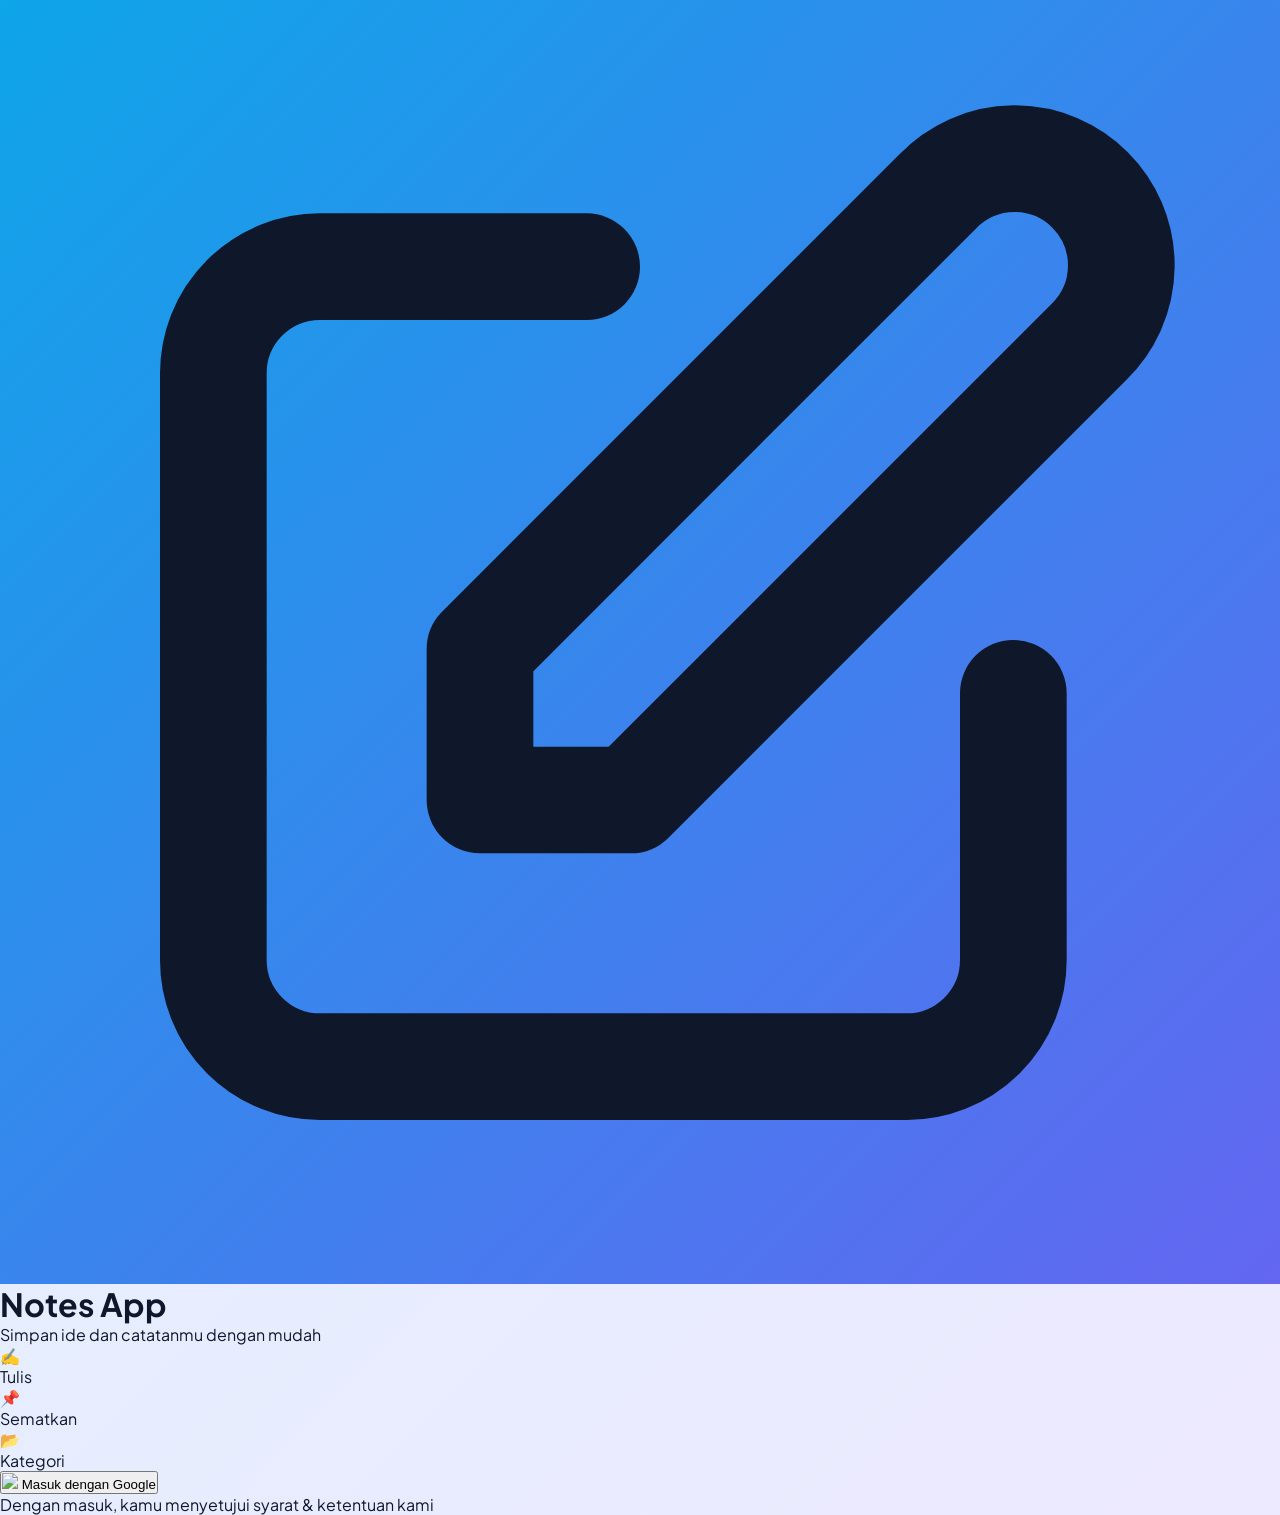
==== index.html @ e0146532 "Add files via upload" ====
<!DOCTYPE html>
<html lang="id">
<head>
  <meta charset="UTF-8" />
  <meta name="viewport" content="width=device-width, initial-scale=1.0"/>
  <title>Notes App — Login</title>
  <script src="https://cdn.tailwindcss.com"></script>
  <link href="https://fonts.googleapis.com/css2?family=Plus+Jakarta+Sans:wght@400;500;600;700;800&display=swap" rel="stylesheet"/>
  <link rel="stylesheet" href="style.css"/>
</head>
<body class="min-h-screen flex items-center justify-center" style="background:linear-gradient(135deg,#e0f2fe,#ede9fe); font-family:'Plus Jakarta Sans',sans-serif;">

  <div class="bg-white rounded-3xl shadow-2xl p-10 w-full max-w-md flex flex-col items-center gap-6">

    <!-- Logo -->
    <div class="flex flex-col items-center gap-3">
      <div class="w-16 h-16 rounded-2xl flex items-center justify-center shadow-lg" style="background:linear-gradient(135deg,#0ea5e9,#6366f1)">
        <svg xmlns="http://www.w3.org/2000/svg" class="w-8 h-8 text-white" fill="none" viewBox="0 0 24 24" stroke="currentColor">
          <path stroke-linecap="round" stroke-linejoin="round" stroke-width="2" d="M11 5H6a2 2 0 00-2 2v11a2 2 0 002 2h11a2 2 0 002-2v-5m-1.414-9.414a2 2 0 112.828 2.828L11.828 15H9v-2.828l8.586-8.586z"/>
        </svg>
      </div>
      <h1 class="text-3xl font-bold text-slate-800">Notes App</h1>
      <p class="text-slate-400 text-sm text-center">Simpan ide dan catatanmu dengan mudah</p>
    </div>

    <!-- Divider -->
    <div class="w-full border-t border-slate-100"></div>

    <!-- Stats -->
    <div class="w-full grid grid-cols-3 gap-3">
      <div class="bg-sky-50 rounded-2xl p-3 text-center">
        <p class="text-2xl font-bold text-sky-500">✍️</p>
        <p class="text-xs text-slate-500 mt-1">Tulis</p>
      </div>
      <div class="bg-indigo-50 rounded-2xl p-3 text-center">
        <p class="text-2xl font-bold text-indigo-500">📌</p>
        <p class="text-xs text-slate-500 mt-1">Sematkan</p>
      </div>
      <div class="bg-purple-50 rounded-2xl p-3 text-center">
        <p class="text-2xl font-bold text-purple-500">📂</p>
        <p class="text-xs text-slate-500 mt-1">Kategori</p>
      </div>
    </div>

    <!-- Login Button -->
    <button id="btnGoogle"
      class="w-full flex items-center justify-center gap-3 bg-white hover:bg-slate-50 text-slate-700 font-semibold py-3.5 px-6 rounded-2xl transition duration-200 shadow-md hover:shadow-lg border border-slate-200">
      <img src="https://www.gstatic.com/firebasejs/ui/2.0.0/images/auth/google.svg" class="w-5 h-5"/>
      Masuk dengan Google
    </button>

    <!-- Error -->
    <p id="errorMsg" class="text-red-400 text-sm hidden text-center"></p>

    <!-- Footer -->
    <p class="text-slate-400 text-xs text-center">
      Dengan masuk, kamu menyetujui syarat & ketentuan kami
    </p>

  </div>

  <script type="module" src="auth.js"></script>
</body>
</html>
---- style.css ----
* {
  margin: 0;
  padding: 0;
  box-sizing: border-box;
}

:root {
  --primary: #0ea5e9;
  --primary-dark: #0284c7;
  --primary-light: #e0f2fe;
  --secondary: #6366f1;
  --bg: #f0f9ff;
  --surface: #ffffff;
  --surface2: #f8fafc;
  --text: #0f172a;
  --text-muted: #64748b;
  --border: #e2e8f0;
  --shadow: 0 4px 20px rgba(14, 165, 233, 0.10);
  --shadow-hover: 0 8px 30px rgba(14, 165, 233, 0.18);
  --radius: 16px;
}

body {
  font-family: 'Plus Jakarta Sans', 'Inter', sans-serif;
  background: var(--bg);
  color: var(--text);
}

/* SCROLLBAR */
::-webkit-scrollbar { width: 6px; }
::-webkit-scrollbar-track { background: #f1f5f9; }
::-webkit-scrollbar-thumb { background: #cbd5e1; border-radius: 3px; }

/* ACTIVE CATEGORY */
.active-category {
  background: linear-gradient(135deg, #0ea5e9, #6366f1) !important;
  color: white !important;
  font-weight: 600;
  box-shadow: 0 4px 12px rgba(14,165,233,0.3);
}

/* NOTE CARD */
.note-card {
  transition: transform 0.2s, box-shadow 0.2s;
  background: white;
  border: 1.5px solid var(--border);
}
.note-card:hover {
  transform: translateY(-3px);
  box-shadow: var(--shadow-hover);
  border-color: #bae6fd;
}

/* SIDEBAR HIDDEN */
.sidebar-hidden { transform: translateX(-100%); }
.main-expanded { margin-left: 0 !important; }
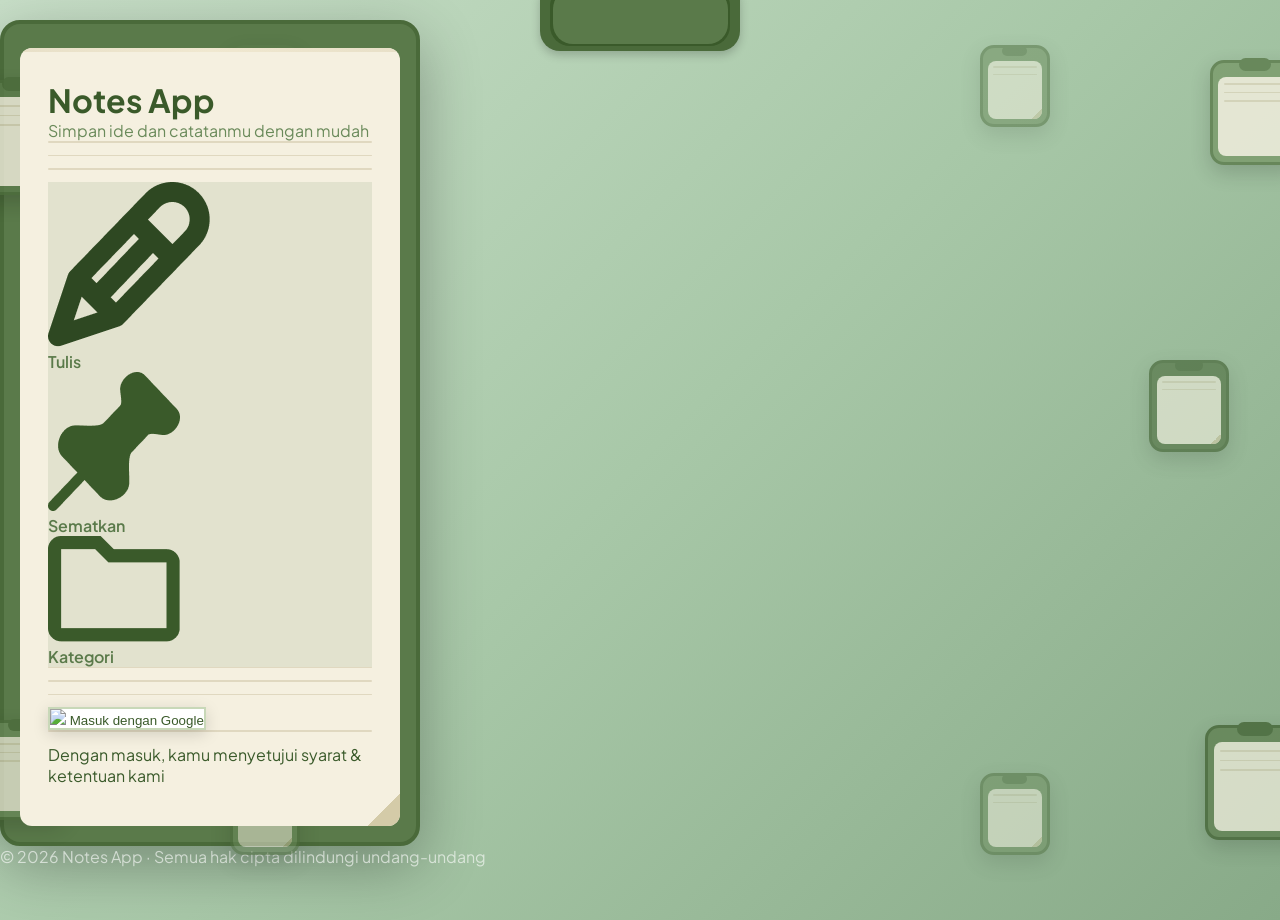
==== commit 62c531e7: "first commit" ====
--- a/index.html
+++ b/index.html
@@ -1,64 +1,319 @@
-<!DOCTYPE html>
-<html lang="id">
-<head>
-  <meta charset="UTF-8" />
-  <meta name="viewport" content="width=device-width, initial-scale=1.0"/>
-  <title>Notes App — Login</title>
-  <script src="https://cdn.tailwindcss.com"></script>
-  <link href="https://fonts.googleapis.com/css2?family=Plus+Jakarta+Sans:wght@400;500;600;700;800&display=swap" rel="stylesheet"/>
-  <link rel="stylesheet" href="style.css"/>
-</head>
-<body class="min-h-screen flex items-center justify-center" style="background:linear-gradient(135deg,#e0f2fe,#ede9fe); font-family:'Plus Jakarta Sans',sans-serif;">
-
-  <div class="bg-white rounded-3xl shadow-2xl p-10 w-full max-w-md flex flex-col items-center gap-6">
-
-    <!-- Logo -->
-    <div class="flex flex-col items-center gap-3">
-      <div class="w-16 h-16 rounded-2xl flex items-center justify-center shadow-lg" style="background:linear-gradient(135deg,#0ea5e9,#6366f1)">
-        <svg xmlns="http://www.w3.org/2000/svg" class="w-8 h-8 text-white" fill="none" viewBox="0 0 24 24" stroke="currentColor">
-          <path stroke-linecap="round" stroke-linejoin="round" stroke-width="2" d="M11 5H6a2 2 0 00-2 2v11a2 2 0 002 2h11a2 2 0 002-2v-5m-1.414-9.414a2 2 0 112.828 2.828L11.828 15H9v-2.828l8.586-8.586z"/>
-        </svg>
-      </div>
-      <h1 class="text-3xl font-bold text-slate-800">Notes App</h1>
-      <p class="text-slate-400 text-sm text-center">Simpan ide dan catatanmu dengan mudah</p>
-    </div>
-
-    <!-- Divider -->
-    <div class="w-full border-t border-slate-100"></div>
-
-    <!-- Stats -->
-    <div class="w-full grid grid-cols-3 gap-3">
-      <div class="bg-sky-50 rounded-2xl p-3 text-center">
-        <p class="text-2xl font-bold text-sky-500">✍️</p>
-        <p class="text-xs text-slate-500 mt-1">Tulis</p>
-      </div>
-      <div class="bg-indigo-50 rounded-2xl p-3 text-center">
-        <p class="text-2xl font-bold text-indigo-500">📌</p>
-        <p class="text-xs text-slate-500 mt-1">Sematkan</p>
-      </div>
-      <div class="bg-purple-50 rounded-2xl p-3 text-center">
-        <p class="text-2xl font-bold text-purple-500">📂</p>
-        <p class="text-xs text-slate-500 mt-1">Kategori</p>
-      </div>
-    </div>
-
-    <!-- Login Button -->
-    <button id="btnGoogle"
-      class="w-full flex items-center justify-center gap-3 bg-white hover:bg-slate-50 text-slate-700 font-semibold py-3.5 px-6 rounded-2xl transition duration-200 shadow-md hover:shadow-lg border border-slate-200">
-      <img src="https://www.gstatic.com/firebasejs/ui/2.0.0/images/auth/google.svg" class="w-5 h-5"/>
-      Masuk dengan Google
-    </button>
-
-    <!-- Error -->
-    <p id="errorMsg" class="text-red-400 text-sm hidden text-center"></p>
-
-    <!-- Footer -->
-    <p class="text-slate-400 text-xs text-center">
-      Dengan masuk, kamu menyetujui syarat & ketentuan kami
-    </p>
-
-  </div>
-
-  <script type="module" src="auth.js"></script>
-</body>
+<!DOCTYPE html>
+<html lang="id">
+<head>
+  <meta charset="UTF-8" />
+  <meta name="viewport" content="width=device-width, initial-scale=1.0"/>
+  <title>Notes App — Login</title>
+  <script src="https://cdn.tailwindcss.com"></script>
+  <link href="https://fonts.googleapis.com/css2?family=Plus+Jakarta+Sans:wght@400;500;600;700;800&display=swap" rel="stylesheet"/>
+  <link rel="stylesheet" href="style.css"/>
+  <style>
+        .clip {
+      width: 200px;
+      height: 70px;
+      background: #4a6a3a;
+      border-radius: 20px;
+      position: absolute;
+      top: -19px;
+      left: 50%;
+      transform: translateX(-50%);
+      display: flex;
+      align-items: center;
+      justify-content: center;
+      box-shadow: 0 4px 10px rgba(0,0,0,0.2);
+      z-index: 10;
+    }
+    .clip::before {
+      content: '';
+      width: 180px;
+      height: 60px;
+      background: #3a5a2a;
+      border-radius: 20px;
+    }
+    .clip::after {
+      content: '';
+      width: 175px;
+      height: 55px;
+      background: #5a7a4a;
+      border-radius: 20px;
+      position: absolute;
+    }
+    .corner-fold {
+      position: absolute;
+      bottom: 0;
+      right: 0;
+      width: 32px;
+      height: 32px;
+      background: linear-gradient(135deg, transparent 50%, #d4cba8 50%);
+      border-top-left-radius: 4px;
+    }
+    .note-line {
+      height: 1.5px;
+      background: #e0d8c0;
+      border-radius: 2px;
+      margin-bottom: 12px;
+    }
+    .floating-note {
+      position: absolute;
+      pointer-events: none;
+    }
+    @keyframes float1 {
+      0%, 100% { transform: rotate(-15deg) translateY(0px); }
+      50% { transform: rotate(-15deg) translateY(-15px); }
+    }
+    @keyframes float2 {
+      0%, 100% { transform: rotate(12deg) translateY(0px); }
+      50% { transform: rotate(12deg) translateY(-20px); }
+    }
+    @keyframes float3 {
+      0%, 100% { transform: rotate(10deg) translateY(0px); }
+      50% { transform: rotate(10deg) translateY(-12px); }
+    }
+    @keyframes float4 {
+      0%, 100% { transform: rotate(-10deg) translateY(0px); }
+      50% { transform: rotate(-10deg) translateY(-18px); }
+    }
+    @keyframes float5 {
+      0%, 100% { transform: rotate(5deg) translateY(0px); }
+      50% { transform: rotate(5deg) translateY(-10px); }
+    }
+    @keyframes float6 {
+      0%, 100% { transform: rotate(-8deg) translateY(0px); }
+      50% { transform: rotate(-8deg) translateY(-14px); }
+    }
+    @keyframes float7 {
+      0%, 100% { transform: rotate(20deg) translateY(0px); }
+      50% { transform: rotate(20deg) translateY(-16px); }
+    }
+    @keyframes float8 {
+      0%, 100% { transform: rotate(-20deg) translateY(0px); }
+      50% { transform: rotate(-20deg) translateY(-10px); }
+    }
+  </style>
+</head>
+<body class="min-h-screen flex items-center justify-center overflow-hidden"
+  style="background:linear-gradient(135deg,#c8dfc8 0%,#a8c8a8 50%,#88aa88 100%);font-family:'Plus Jakarta Sans',sans-serif;">
+
+  <!-- Background floating notes -->
+<div class="fixed inset-0 pointer-events-none overflow-hidden">
+
+  <!-- Kiri atas -->
+  <div class="floating-note" style="left:-30px;top:80px;opacity:0.8;animation:float1 3s ease-in-out infinite">
+    <div style="width:100px;height:115px;background:#5a7a4a;border:3px solid #4a6a3a;border-radius:14px;display:flex;flex-direction:column;align-items:center;padding-top:8px;box-shadow:0 8px 20px rgba(0,0,0,0.2)">
+      <div style="width:36px;height:14px;background:#4a6a3a;border-radius:10px;margin-top:-14px"></div>
+      <div style="flex:1;width:calc(100% - 12px);margin:6px 0 6px;background:#f5f0e0;border-radius:8px;padding:8px 6px;position:relative;overflow:hidden">
+        <div style="height:1.5px;background:#e0d8c0;margin-bottom:8px;border-radius:2px"></div>
+        <div style="height:1.5px;background:#e0d8c0;margin-bottom:8px;border-radius:2px"></div>
+        <div style="height:1.5px;background:#e0d8c0;margin-bottom:8px;border-radius:2px"></div>
+        <div style="position:absolute;bottom:0;right:0;width:14px;height:14px;background:linear-gradient(135deg,transparent 50%,#d4cba8 50%)"></div>
+      </div>
+    </div>
+  </div>
+
+  <!-- Kanan atas -->
+  <div class="floating-note" style="right:-20px;top:60px;opacity:0.8;animation:float2 4s ease-in-out infinite">
+    <div style="width:90px;height:105px;background:#7a9a6a;border:3px solid #5a7a4a;border-radius:14px;display:flex;flex-direction:column;align-items:center;padding-top:8px;box-shadow:0 8px 20px rgba(0,0,0,0.2)">
+      <div style="width:32px;height:13px;background:#5a7a4a;border-radius:10px;margin-top:-13px"></div>
+      <div style="flex:1;width:calc(100% - 10px);margin:6px 0 6px;background:#f5f0e0;border-radius:8px;padding:6px;position:relative;overflow:hidden">
+        <div style="height:1.5px;background:#e0d8c0;margin-bottom:7px;border-radius:2px"></div>
+        <div style="height:1.5px;background:#e0d8c0;margin-bottom:7px;border-radius:2px"></div>
+        <div style="height:1.5px;background:#e0d8c0;border-radius:2px"></div>
+        <div style="position:absolute;bottom:0;right:0;width:12px;height:12px;background:linear-gradient(135deg,transparent 50%,#d4cba8 50%)"></div>
+      </div>
+    </div>
+  </div>
+
+  <!-- Kiri bawah -->
+  <div class="floating-note" style="left:-20px;bottom:80px;opacity:0.7;animation:float3 3.5s ease-in-out infinite">
+    <div style="width:85px;height:100px;background:#6a8a5a;border:3px solid #4a6a3a;border-radius:14px;display:flex;flex-direction:column;align-items:center;padding-top:8px;box-shadow:0 8px 20px rgba(0,0,0,0.2)">
+      <div style="width:30px;height:12px;background:#4a6a3a;border-radius:10px;margin-top:-12px"></div>
+      <div style="flex:1;width:calc(100% - 10px);margin:6px 0 6px;background:#f5f0e0;border-radius:8px;padding:6px;position:relative;overflow:hidden">
+        <div style="height:1.5px;background:#e0d8c0;margin-bottom:7px;border-radius:2px"></div>
+        <div style="height:1.5px;background:#e0d8c0;margin-bottom:7px;border-radius:2px"></div>
+        <div style="height:1.5px;background:#e0d8c0;border-radius:2px"></div>
+        <div style="position:absolute;bottom:0;right:0;width:12px;height:12px;background:linear-gradient(135deg,transparent 50%,#d4cba8 50%)"></div>
+      </div>
+    </div>
+  </div>
+
+  <!-- Kanan bawah -->
+  <div class="floating-note" style="right:-25px;bottom:60px;opacity:0.7;animation:float4 4.5s ease-in-out infinite">
+    <div style="width:100px;height:115px;background:#5a7a4a;border:3px solid #3a5a2a;border-radius:14px;display:flex;flex-direction:column;align-items:center;padding-top:8px;box-shadow:0 8px 20px rgba(0,0,0,0.2)">
+      <div style="width:36px;height:14px;background:#3a5a2a;border-radius:10px;margin-top:-14px"></div>
+      <div style="flex:1;width:calc(100% - 12px);margin:6px 0 6px;background:#f5f0e0;border-radius:8px;padding:8px 6px;position:relative;overflow:hidden">
+        <div style="height:1.5px;background:#e0d8c0;margin-bottom:8px;border-radius:2px"></div>
+        <div style="height:1.5px;background:#e0d8c0;margin-bottom:8px;border-radius:2px"></div>
+        <div style="height:1.5px;background:#e0d8c0;border-radius:2px"></div>
+        <div style="position:absolute;bottom:0;right:0;width:14px;height:14px;background:linear-gradient(135deg,transparent 50%,#d4cba8 50%)"></div>
+      </div>
+    </div>
+  </div>
+
+  <!-- Tengah kiri -->
+  <div class="floating-note" style="left:5%;top:45%;opacity:0.6;animation:float5 5s ease-in-out infinite">
+    <div style="width:75px;height:88px;background:#8aaa7a;border:3px solid #6a8a5a;border-radius:14px;display:flex;flex-direction:column;align-items:center;padding-top:8px;box-shadow:0 8px 20px rgba(0,0,0,0.2)">
+      <div style="width:28px;height:11px;background:#6a8a5a;border-radius:10px;margin-top:-11px"></div>
+      <div style="flex:1;width:calc(100% - 10px);margin:5px 0 5px;background:#f5f0e0;border-radius:8px;padding:5px;position:relative;overflow:hidden">
+        <div style="height:1.5px;background:#e0d8c0;margin-bottom:6px;border-radius:2px"></div>
+        <div style="height:1.5px;background:#e0d8c0;border-radius:2px"></div>
+        <div style="position:absolute;bottom:0;right:0;width:10px;height:10px;background:linear-gradient(135deg,transparent 50%,#d4cba8 50%)"></div>
+      </div>
+    </div>
+  </div>
+
+  <!-- Tengah kanan -->
+  <div class="floating-note" style="right:4%;top:40%;opacity:0.6;animation:float6 4.2s ease-in-out infinite">
+    <div style="width:80px;height:92px;background:#4a6a3a;border:3px solid #3a5a2a;border-radius:14px;display:flex;flex-direction:column;align-items:center;padding-top:8px;box-shadow:0 8px 20px rgba(0,0,0,0.2)">
+      <div style="width:28px;height:11px;background:#3a5a2a;border-radius:10px;margin-top:-11px"></div>
+      <div style="flex:1;width:calc(100% - 10px);margin:5px 0 5px;background:#f5f0e0;border-radius:8px;padding:5px;position:relative;overflow:hidden">
+        <div style="height:1.5px;background:#e0d8c0;margin-bottom:6px;border-radius:2px"></div>
+        <div style="height:1.5px;background:#e0d8c0;border-radius:2px"></div>
+        <div style="position:absolute;bottom:0;right:0;width:10px;height:10px;background:linear-gradient(135deg,transparent 50%,#d4cba8 50%)"></div>
+      </div>
+    </div>
+  </div>
+
+  <!-- Atas tengah kiri -->
+  <div class="floating-note" style="left:18%;top:5%;opacity:0.5;animation:float7 3.8s ease-in-out infinite">
+    <div style="width:70px;height:82px;background:#7a9a6a;border:3px solid #5a7a4a;border-radius:14px;display:flex;flex-direction:column;align-items:center;padding-top:8px;box-shadow:0 8px 20px rgba(0,0,0,0.2)">
+      <div style="width:25px;height:10px;background:#5a7a4a;border-radius:10px;margin-top:-10px"></div>
+      <div style="flex:1;width:calc(100% - 10px);margin:5px 0 5px;background:#f5f0e0;border-radius:8px;padding:5px;position:relative;overflow:hidden">
+        <div style="height:1.5px;background:#e0d8c0;margin-bottom:6px;border-radius:2px"></div>
+        <div style="height:1.5px;background:#e0d8c0;border-radius:2px"></div>
+        <div style="position:absolute;bottom:0;right:0;width:10px;height:10px;background:linear-gradient(135deg,transparent 50%,#d4cba8 50%)"></div>
+      </div>
+    </div>
+  </div>
+
+  <!-- Bawah tengah kanan -->
+  <div class="floating-note" style="right:18%;bottom:5%;opacity:0.5;animation:float8 4.8s ease-in-out infinite">
+    <div style="width:70px;height:82px;background:#6a8a5a;border:3px solid #4a6a3a;border-radius:14px;display:flex;flex-direction:column;align-items:center;padding-top:8px;box-shadow:0 8px 20px rgba(0,0,0,0.2)">
+      <div style="width:25px;height:10px;background:#4a6a3a;border-radius:10px;margin-top:-10px"></div>
+      <div style="flex:1;width:calc(100% - 10px);margin:5px 0 5px;background:#f5f0e0;border-radius:8px;padding:5px;position:relative;overflow:hidden">
+        <div style="height:1.5px;background:#e0d8c0;margin-bottom:6px;border-radius:2px"></div>
+        <div style="height:1.5px;background:#e0d8c0;border-radius:2px"></div>
+        <div style="position:absolute;bottom:0;right:0;width:10px;height:10px;background:linear-gradient(135deg,transparent 50%,#d4cba8 50%)"></div>
+      </div>
+    </div>
+  </div>
+
+  <!-- Bawah tengah kiri -->
+  <div class="floating-note" style="left:18%;bottom:5%;opacity:0.5;animation:float8 4.8s ease-in-out infinite">
+    <div style="width:70px;height:82px;background:#6a8a5a;border:3px solid #4a6a3a;border-radius:14px;display:flex;flex-direction:column;align-items:center;padding-top:8px;box-shadow:0 8px 20px rgba(0,0,0,0.2)">
+      <div style="width:25px;height:10px;background:#4a6a3a;border-radius:10px;margin-top:-10px"></div>
+      <div style="flex:1;width:calc(100% - 10px);margin:5px 0 5px;background:#f5f0e0;border-radius:8px;padding:5px;position:relative;overflow:hidden">
+        <div style="height:1.5px;background:#e0d8c0;margin-bottom:6px;border-radius:2px"></div>
+        <div style="height:1.5px;background:#e0d8c0;border-radius:2px"></div>
+        <div style="position:absolute;bottom:0;right:0;width:10px;height:10px;background:linear-gradient(135deg,transparent 50%,#d4cba8 50%)"></div>
+      </div>
+    </div>
+  </div>
+
+  <!-- Atas tengah atas -->
+  <div class="floating-note" style="right:18%;top:5%;opacity:0.5;animation:float8 4.8s ease-in-out infinite">
+    <div style="width:70px;height:82px;background:#6a8a5a;border:3px solid #4a6a3a;border-radius:14px;display:flex;flex-direction:column;align-items:center;padding-top:8px;box-shadow:0 8px 20px rgba(0,0,0,0.2)">
+      <div style="width:25px;height:10px;background:#4a6a3a;border-radius:10px;margin-top:-10px"></div>
+      <div style="flex:1;width:calc(100% - 10px);margin:5px 0 5px;background:#f5f0e0;border-radius:8px;padding:5px;position:relative;overflow:hidden">
+        <div style="height:1.5px;background:#e0d8c0;margin-bottom:6px;border-radius:2px"></div>
+        <div style="height:1.5px;background:#e0d8c0;border-radius:2px"></div>
+        <div style="position:absolute;bottom:0;right:0;width:10px;height:10px;background:linear-gradient(135deg,transparent 50%,#d4cba8 50%)"></div>
+      </div>
+    </div>
+  </div>
+
+</div>
+
+  <!-- LOGIN CARD — Berbentuk Notes/Clipboard -->
+  <div class="relative z-10" style="margin-top:20px">
+
+    <!-- Clipboard outer frame -->
+    <div class="relative" style="width:420px;">
+
+      <!-- Klip atas -->
+      <div class="clip"></div>
+
+      <!-- Papan clipboard (hijau) -->
+      <div style="background:#5a7a4a;border:4px solid #4a6a3a;border-radius:20px;padding:16px;padding-top:24px;box-shadow:0 20px 60px rgba(0,0,0,0.3)">
+
+        <!-- Kertas (krem) -->
+        <div style="background:#f5f0e0;border-radius:12px;padding:32px 28px 40px;position:relative;min-height:480px;overflow:hidden">
+
+          <!-- Garis dekorasi kertas -->
+          <div style="position:absolute;left:0;right:0;top:0;height:4px;background:linear-gradient(90deg,#e8e0c8,#f0e8d0,#e8e0c8);border-radius:12px 12px 0 0"></div>
+
+          <!-- Sudut melipat -->
+          <div class="corner-fold"></div>
+
+          <!-- Konten Login -->
+          <div class="flex flex-col items-center gap-5">
+
+            <!-- Judul -->
+            <div class="flex flex-col items-center gap-2 mt-2">
+              <h1 class="text-4xl font-bold" style="color:#3a5a2a">Notes App</h1>
+              <p class="text-xs text-center" style="color:#6a8a5a">Simpan ide dan catatanmu dengan mudah</p>
+            </div>
+
+            <!-- Garis kertas -->
+            <div class="w-full">
+              <div class="note-line"></div>
+              <div class="note-line"></div>
+              <div class="note-line"></div>
+            </div>
+
+            <!-- Feature Cards -->
+            <div class="w-full grid grid-cols-3 gap-3">
+              <div class="rounded-xl p-3 text-center" style="background:rgba(90,122,74,0.12)">
+                <img src="pictures/pen.png" class="w-8 h-8 mx-auto"/>
+                <p class="text-sm mt-1" style="color:#5a7a4a;font-weight:600">Tulis</p>
+              </div>
+              <div class="rounded-xl p-3 text-center" style="background:rgba(90,122,74,0.12)">
+                <img src="pictures/pin.png" class="w-8 h-8 mx-auto"/>
+                <p class="text-sm mt-1" style="color:#5a7a4a;font-weight:600">Sematkan</p>
+              </div>
+              <div class="rounded-xl p-3 text-center" style="background:rgba(90,122,74,0.12)">
+                <img src="pictures/folder.png" class="w-8 h-8 mx-auto"/>
+                <p class="text-sm mt-1" style="color:#5a7a4a;font-weight:600">Kategori</p>
+              </div>
+            </div>
+
+            <!-- Garis kertas -->
+            <div class="w-full">
+              <div class="note-line"></div>
+              <div class="note-line"></div>
+              <div class="note-line"></div>
+            </div>
+
+            <!-- Login Button -->
+            <button id="btnGoogle"
+              class="w-full flex items-center justify-center gap-3 font-semibold py-3 px-6 rounded-xl transition duration-200"
+              style="background:white;color:#3a5a2a;box-shadow:0 4px 16px rgba(0,0,0,0.15);border:2px solid #c8d8b8"
+              onmouseover="this.style.transform='translateY(-1px)';this.style.boxShadow='0 6px 20px rgba(0,0,0,0.2)'"
+              onmouseout="this.style.transform='translateY(0)';this.style.boxShadow='0 4px 16px rgba(0,0,0,0.15)'">
+              <img src="https://www.gstatic.com/firebasejs/ui/2.0.0/images/auth/google.svg" class="w-5 h-5"/>
+              Masuk dengan Google
+            </button>
+
+            <p id="errorMsg" class="text-red-500 text-xs hidden text-center"></p>
+
+            <!-- Garis kertas bawah -->
+            <div class="w-full">
+              <div class="note-line"></div>
+            </div>
+
+            <p class="text-xs text-center" style="color:#3a5a2a">
+              Dengan masuk, kamu menyetujui syarat & ketentuan kami
+            </p>
+
+          </div>
+        </div>
+      </div>
+    </div>
+
+    <p class="text-center mt-4 text-xs" style="color:rgba(255,255,255,0.6)">
+      © 2026 Notes App · Semua hak cipta dilindungi undang-undang
+    </p>
+  </div>
+
+  <script type="module" src="auth.js"></script>
+</body>
 </html>
--- a/style.css
+++ b/style.css
@@ -1,56 +1,352 @@
-* {
-  margin: 0;
-  padding: 0;
-  box-sizing: border-box;
-}
-
-:root {
-  --primary: #0ea5e9;
-  --primary-dark: #0284c7;
-  --primary-light: #e0f2fe;
-  --secondary: #6366f1;
-  --bg: #f0f9ff;
-  --surface: #ffffff;
-  --surface2: #f8fafc;
-  --text: #0f172a;
-  --text-muted: #64748b;
-  --border: #e2e8f0;
-  --shadow: 0 4px 20px rgba(14, 165, 233, 0.10);
-  --shadow-hover: 0 8px 30px rgba(14, 165, 233, 0.18);
-  --radius: 16px;
-}
-
-body {
-  font-family: 'Plus Jakarta Sans', 'Inter', sans-serif;
-  background: var(--bg);
-  color: var(--text);
-}
-
-/* SCROLLBAR */
-::-webkit-scrollbar { width: 6px; }
-::-webkit-scrollbar-track { background: #f1f5f9; }
-::-webkit-scrollbar-thumb { background: #cbd5e1; border-radius: 3px; }
-
-/* ACTIVE CATEGORY */
-.active-category {
-  background: linear-gradient(135deg, #0ea5e9, #6366f1) !important;
-  color: white !important;
-  font-weight: 600;
-  box-shadow: 0 4px 12px rgba(14,165,233,0.3);
-}
-
-/* NOTE CARD */
-.note-card {
-  transition: transform 0.2s, box-shadow 0.2s;
-  background: white;
-  border: 1.5px solid var(--border);
-}
-.note-card:hover {
-  transform: translateY(-3px);
-  box-shadow: var(--shadow-hover);
-  border-color: #bae6fd;
-}
-
-/* SIDEBAR HIDDEN */
-.sidebar-hidden { transform: translateX(-100%); }
-.main-expanded { margin-left: 0 !important; }+* {
+  margin: 0;
+  padding: 0;
+  box-sizing: border-box;
+}
+
+:root {
+  /* === GREEN PALETTE (dari login) === */
+  --green-deep:    #3a5a2a;
+  --green-dark:    #4a6a3a;
+  --green-mid:     #5a7a4a;
+  --green-light:   #6a8a5a;
+  --green-soft:    #7a9a6a;
+  --green-pale:    #a8c8a8;
+  --green-wash:    #c8dfc8;
+
+  /* === PAPER/CREAM (dari login) === */
+  --paper:         #f5f0e0;
+  --paper-line:    #e0d8c0;
+  --paper-fold:    #d4cba8;
+  --paper-dark:    #ece5cc;
+
+  /* === UI TOKENS === */
+  --bg:            #d4e8d4;
+  --surface:       #f5f0e0;
+  --surface2:      #ece5cc;
+  --border:        #c8d8b8;
+  --text:          #2a3a1a;
+  --text-muted:    #6a8a5a;
+  --text-light:    #8aaa7a;
+
+  --shadow-sm:     0 2px 8px rgba(58,90,42,0.10);
+  --shadow-md:     0 4px 20px rgba(58,90,42,0.15);
+  --shadow-lg:     0 8px 32px rgba(58,90,42,0.20);
+  --radius:        16px;
+}
+
+body {
+  font-family: 'Plus Jakarta Sans', sans-serif;
+  background: linear-gradient(135deg, #c8dfc8 0%, #a8c8a8 50%, #88aa88 100%);
+  background-attachment: fixed;
+  color: var(--text);
+  min-height: 100vh;
+}
+
+/* ==============================
+   SCROLLBAR
+============================== */
+::-webkit-scrollbar { width: 6px; }
+::-webkit-scrollbar-track { background: var(--paper-dark); }
+::-webkit-scrollbar-thumb { background: var(--green-pale); border-radius: 3px; }
+
+/* ==============================
+   NAVBAR
+============================== */
+nav {
+  background: var(--paper) !important;
+  border-bottom: 2px solid var(--paper-line) !important;
+  box-shadow: var(--shadow-sm) !important;
+}
+
+/* Search input */
+#searchInput {
+  background: white !important;
+  border: 1.5px solid var(--paper-line) !important;
+  color: var(--text) !important;
+  font-family: 'Plus Jakarta Sans', sans-serif;
+}
+#searchInput::placeholder { color: var(--text-light) !important; }
+#searchInput:focus {
+  border-color: var(--green-mid) !important;
+  box-shadow: 0 0 0 3px rgba(90,122,74,0.15) !important;
+}
+
+/* User chip */
+.user-chip {
+  background: white !important;
+  border: 1.5px solid var(--border) !important;
+}
+
+/* Logout button */
+#btnLogout {
+  color: var(--text-muted) !important;
+  border: 1.5px solid var(--border) !important;
+  background: white;
+  transition: all 0.2s;
+}
+#btnLogout:hover {
+  color: #c0392b !important;
+  border-color: #f5c6c6 !important;
+  background: #fff5f5;
+}
+
+/* ==============================
+   SIDEBAR
+============================== */
+#sidebar {
+  background: var(--paper) !important;
+  border-right: 2px solid var(--paper-line) !important;
+  box-shadow: var(--shadow-md) !important;
+
+  /* paper lines background */
+  background-image: repeating-linear-gradient(
+    transparent,
+    transparent 27px,
+    var(--paper-line) 27px,
+    var(--paper-line) 28px
+  ) !important;
+  background-attachment: local !important;
+}
+
+/* New Note Button */
+#btnNewNote {
+  background: linear-gradient(135deg, var(--green-mid), var(--green-deep)) !important;
+  border: 2px solid var(--green-dark) !important;
+  box-shadow: var(--shadow-md) !important;
+  font-family: 'Plus Jakarta Sans', sans-serif;
+}
+#btnNewNote:hover {
+  background: linear-gradient(135deg, var(--green-dark), var(--green-deep)) !important;
+  box-shadow: var(--shadow-lg) !important;
+  transform: translateY(-1px);
+}
+
+/* Welcome card */
+.welcome-card {
+  background: white !important;
+  border: 1.5px solid var(--paper-line) !important;
+  border-radius: 14px !important;
+  box-shadow: var(--shadow-sm);
+}
+
+/* Category buttons */
+.category-btn {
+  color: var(--text-muted) !important;
+  border-radius: 12px;
+  transition: all 0.2s;
+}
+.category-btn:hover {
+  background: rgba(90,122,74,0.12) !important;
+  color: var(--green-dark) !important;
+}
+.active-category {
+  background: linear-gradient(135deg, var(--green-mid), var(--green-dark)) !important;
+  color: white !important;
+  font-weight: 700 !important;
+  box-shadow: 0 4px 12px rgba(58,90,42,0.25) !important;
+}
+
+/* Stats box */
+.stats-box {
+  background: white !important;
+  border: 1.5px solid var(--paper-line) !important;
+  border-radius: 14px;
+}
+
+/* ==============================
+   MAIN CONTENT
+============================== */
+#mainContent h2 {
+  color: var(--green-deep) !important;
+}
+#mainContent #noteCount {
+  color: var(--text-light) !important;
+}
+
+/* Section labels */
+.section-label {
+  color: var(--text-light) !important;
+  letter-spacing: 0.08em;
+}
+
+/* ==============================
+   NOTE CARDS
+============================== */
+.note-card {
+  background: var(--paper) !important;
+  border: 1.5px solid var(--paper-line) !important;
+  border-radius: 16px;
+  transition: transform 0.2s, box-shadow 0.2s;
+  position: relative;
+  overflow: hidden;
+
+  /* paper lines */
+  background-image:
+    linear-gradient(var(--paper) 0%, var(--paper) 100%),
+    repeating-linear-gradient(
+      transparent,
+      transparent 23px,
+      var(--paper-line) 23px,
+      var(--paper-line) 24px
+    ) !important;
+}
+
+.note-card::after {
+  content: '';
+  position: absolute;
+  bottom: 0;
+  right: 0;
+  width: 20px;
+  height: 20px;
+  background: linear-gradient(135deg, transparent 50%, var(--paper-fold) 50%);
+}
+
+.note-card:hover {
+  transform: translateY(-4px);
+  box-shadow: var(--shadow-lg) !important;
+  border-color: var(--green-pale) !important;
+}
+
+/* Card accents — ganti warna border-top sesuai palette hijau */
+.note-card[class*="border-t-blue-400"]    { border-top: 4px solid var(--green-soft) !important; }
+.note-card[class*="border-t-purple-400"]  { border-top: 4px solid var(--green-dark) !important; }
+.note-card[class*="border-t-yellow-400"]  { border-top: 4px solid #c9a93a !important; }
+.note-card[class*="border-t-red-400"]     { border-top: 4px solid #b05a4a !important; }
+.note-card[class*="border-t-slate-400"]   { border-top: 4px solid var(--green-pale) !important; }
+
+/* Card title */
+.note-card h3 { color: var(--green-deep) !important; }
+
+/* Card body text */
+.note-card p { color: var(--text-muted) !important; }
+
+/* Card footer border */
+.note-card .border-t { border-color: var(--paper-line) !important; }
+
+/* Category badge */
+.note-card .bg-blue-50   { background: rgba(106,138,90,0.12) !important; }
+.note-card .text-blue-500 { color: var(--green-dark) !important; }
+.note-card .bg-purple-50  { background: rgba(58,90,42,0.10) !important; }
+.note-card .text-purple-500 { color: var(--green-deep) !important; }
+.note-card .bg-yellow-50  { background: rgba(201,169,58,0.12) !important; }
+.note-card .text-yellow-500 { color: #8a6a1a !important; }
+.note-card .bg-red-50     { background: rgba(176,90,74,0.10) !important; }
+.note-card .text-red-500  { color: #8a3a2a !important; }
+.note-card .bg-slate-50   { background: rgba(90,122,74,0.08) !important; }
+.note-card .text-slate-500 { color: var(--text-muted) !important; }
+
+/* Pin & export buttons */
+.btn-pin, .btn-export {
+  background: white !important;
+  border: 1px solid var(--paper-line) !important;
+  color: var(--text-muted) !important;
+  transition: all 0.15s;
+}
+.btn-pin:hover   { background: rgba(90,122,74,0.15) !important; border-color: var(--green-pale) !important; }
+.btn-export:hover { background: rgba(90,122,74,0.15) !important; border-color: var(--green-pale) !important; }
+
+/* ==============================
+   MODAL
+============================== */
+#modal > div {
+  background: var(--paper) !important;
+  border: 2px solid var(--paper-line) !important;
+  box-shadow: var(--shadow-lg) !important;
+
+  background-image: repeating-linear-gradient(
+    transparent,
+    transparent 27px,
+    var(--paper-line) 27px,
+    var(--paper-line) 28px
+  ) !important;
+}
+
+#modal h3 { color: var(--green-deep) !important; }
+
+#btnCloseModal {
+  background: white !important;
+  border: 1px solid var(--border) !important;
+  color: var(--text-muted) !important;
+}
+#btnCloseModal:hover { background: #f5e0e0 !important; color: #a03030 !important; }
+
+/* Form inputs */
+#noteTitle, #noteCategory, #noteContent {
+  background: white !important;
+  border: 1.5px solid var(--paper-line) !important;
+  color: var(--text) !important;
+  font-family: 'Plus Jakarta Sans', sans-serif;
+}
+#noteTitle::placeholder, #noteContent::placeholder {
+  color: var(--text-light) !important;
+}
+#noteTitle:focus, #noteCategory:focus, #noteContent:focus {
+  border-color: var(--green-mid) !important;
+  box-shadow: 0 0 0 3px rgba(90,122,74,0.15) !important;
+  outline: none !important;
+}
+
+/* Pin checkbox label */
+#modal label {
+  background: white !important;
+  border: 1.5px solid var(--paper-line) !important;
+  color: var(--text-muted) !important;
+}
+#notePin { accent-color: var(--green-mid) !important; }
+
+/* Modal footer */
+#modal .border-t { border-color: var(--paper-line) !important; }
+
+/* Save button */
+#btnSaveNote {
+  background: linear-gradient(135deg, var(--green-mid), var(--green-deep)) !important;
+  box-shadow: var(--shadow-sm) !important;
+}
+#btnSaveNote:hover {
+  background: linear-gradient(135deg, var(--green-dark), var(--green-deep)) !important;
+  box-shadow: var(--shadow-md) !important;
+}
+
+/* Cancel button */
+#btnCancelModal {
+  color: var(--text-muted) !important;
+  background: white !important;
+  border: 1px solid var(--border) !important;
+}
+#btnCancelModal:hover { background: var(--surface2) !important; }
+
+/* Delete button */
+#btnDeleteNote { color: #b05a4a !important; }
+#btnDeleteNote:hover { color: #8a2a1a !important; }
+
+/* ==============================
+   EMPTY STATE
+============================== */
+#emptyState > div:first-child {
+  background: white !important;
+  border: 2px solid var(--paper-line) !important;
+}
+#emptyState p { color: var(--green-dark) !important; }
+#emptyState p:last-of-type { color: var(--text-light) !important; }
+
+#btnNewNote2 {
+  background: linear-gradient(135deg, var(--green-mid), var(--green-deep)) !important;
+  box-shadow: var(--shadow-md) !important;
+}
+
+/* ==============================
+   SIDEBAR HIDE/SHOW
+============================== */
+.sidebar-hidden { transform: translateX(-100%); }
+.main-expanded  { margin-left: 0 !important; }
+
+/* ==============================
+   FLOATING NOTES BACKGROUND (dashboard)
+============================== */
+.dash-bg-note {
+  position: fixed;
+  pointer-events: none;
+  opacity: 0.18;
+  z-index: 0;
+}
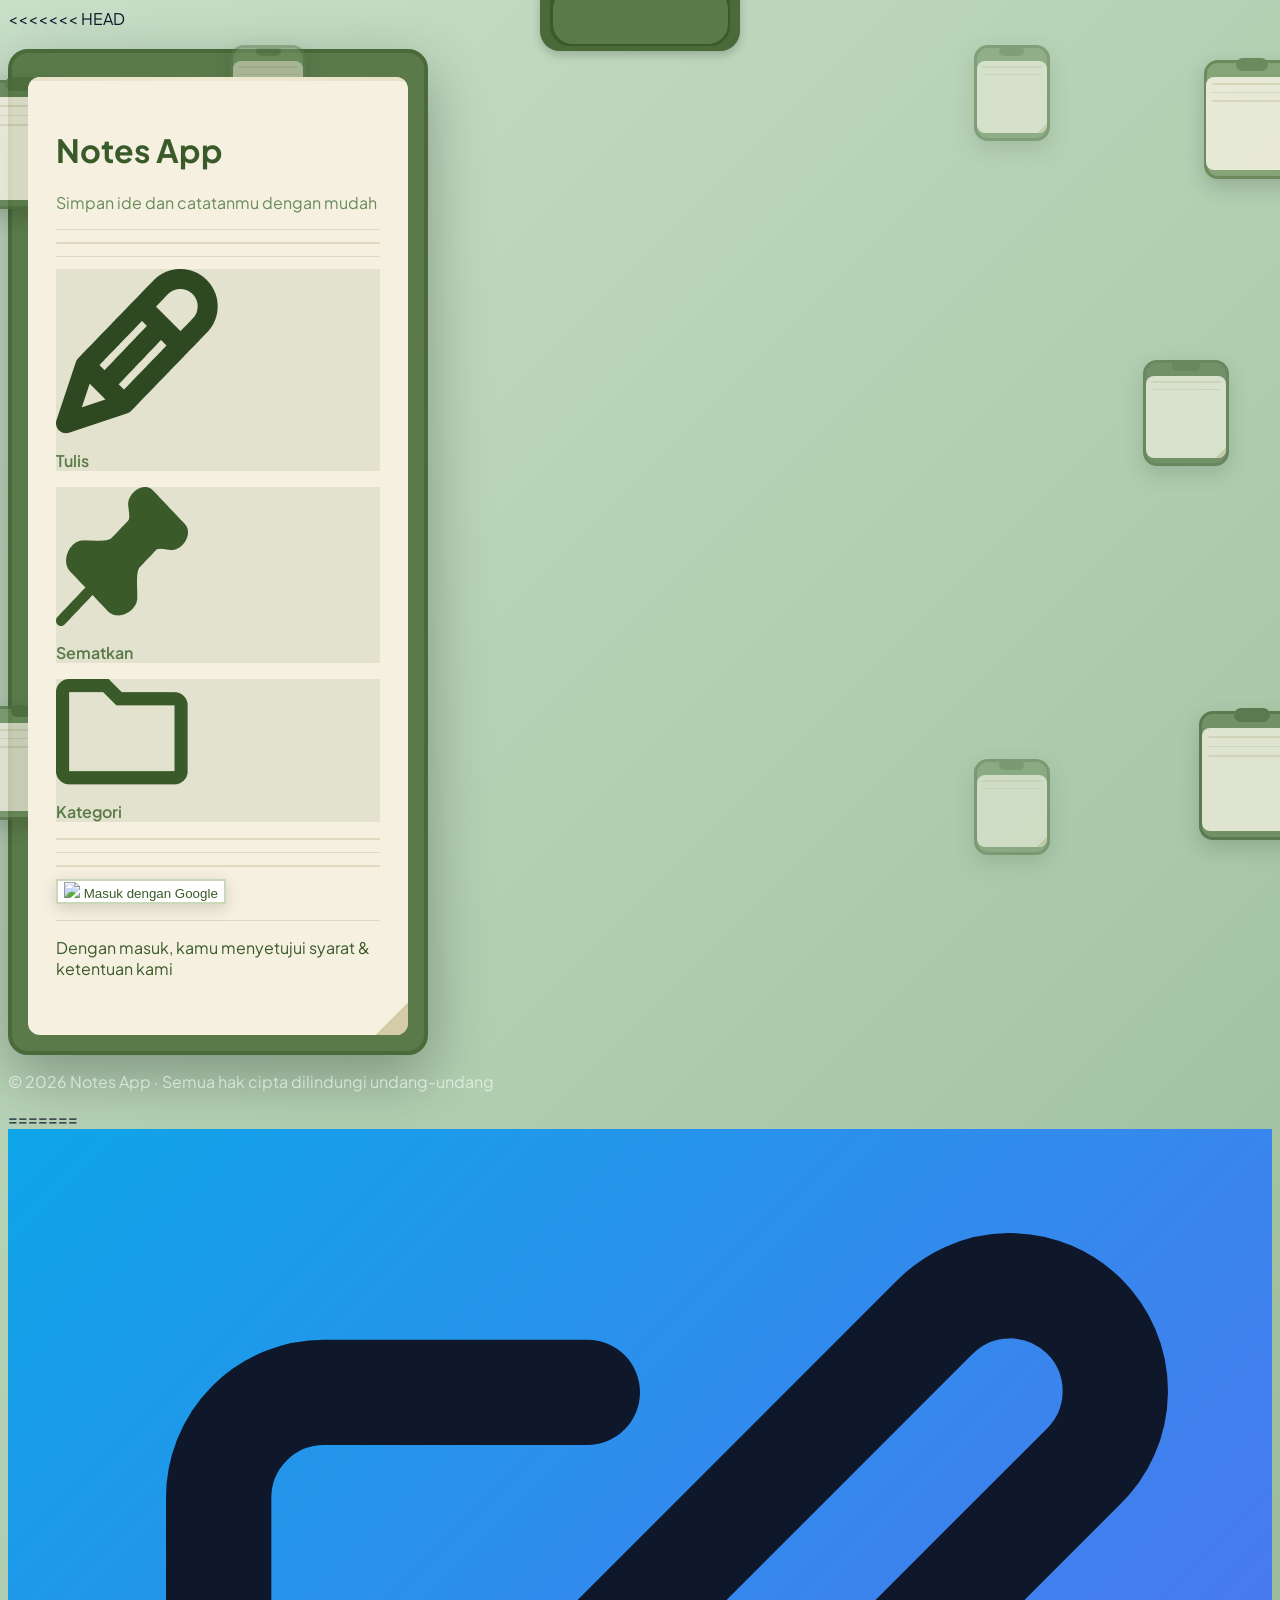
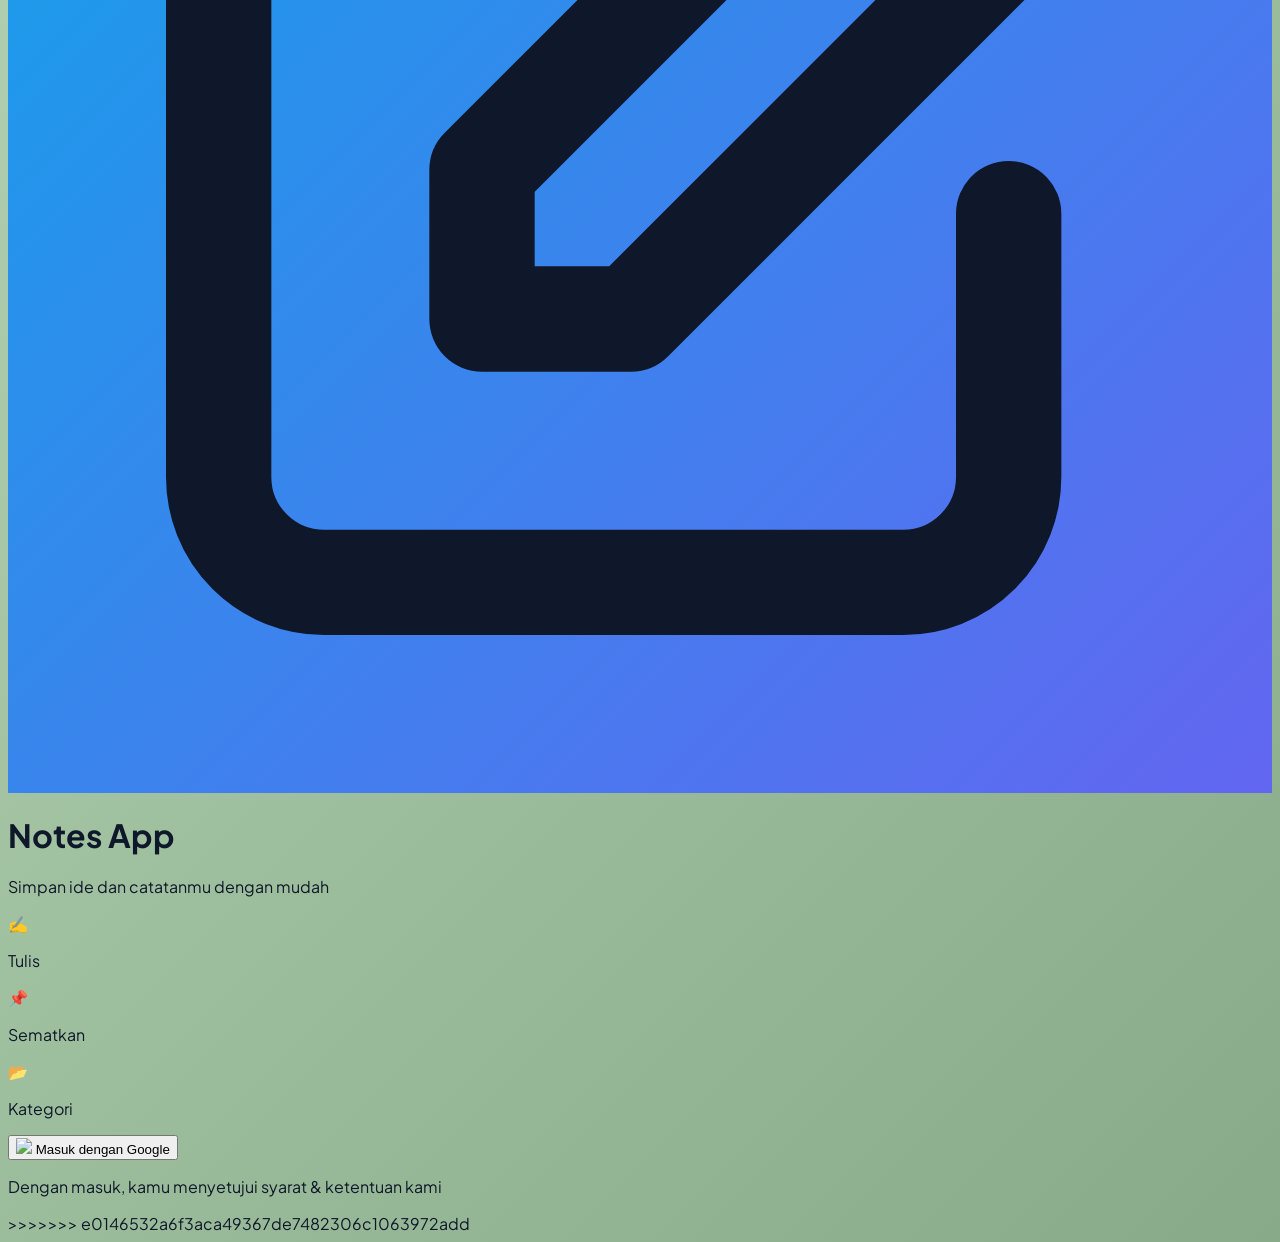
==== commit d7f0f7ac: "fix conflicts - pakai versi lokal" ====
--- a/index.html
+++ b/index.html
@@ -1,3 +1,4 @@
+<<<<<<< HEAD
 <!DOCTYPE html>
 <html lang="id">
 <head>
@@ -316,4 +317,69 @@
 
   <script type="module" src="auth.js"></script>
 </body>
+=======
+<!DOCTYPE html>
+<html lang="id">
+<head>
+  <meta charset="UTF-8" />
+  <meta name="viewport" content="width=device-width, initial-scale=1.0"/>
+  <title>Notes App — Login</title>
+  <script src="https://cdn.tailwindcss.com"></script>
+  <link href="https://fonts.googleapis.com/css2?family=Plus+Jakarta+Sans:wght@400;500;600;700;800&display=swap" rel="stylesheet"/>
+  <link rel="stylesheet" href="style.css"/>
+</head>
+<body class="min-h-screen flex items-center justify-center" style="background:linear-gradient(135deg,#e0f2fe,#ede9fe); font-family:'Plus Jakarta Sans',sans-serif;">
+
+  <div class="bg-white rounded-3xl shadow-2xl p-10 w-full max-w-md flex flex-col items-center gap-6">
+
+    <!-- Logo -->
+    <div class="flex flex-col items-center gap-3">
+      <div class="w-16 h-16 rounded-2xl flex items-center justify-center shadow-lg" style="background:linear-gradient(135deg,#0ea5e9,#6366f1)">
+        <svg xmlns="http://www.w3.org/2000/svg" class="w-8 h-8 text-white" fill="none" viewBox="0 0 24 24" stroke="currentColor">
+          <path stroke-linecap="round" stroke-linejoin="round" stroke-width="2" d="M11 5H6a2 2 0 00-2 2v11a2 2 0 002 2h11a2 2 0 002-2v-5m-1.414-9.414a2 2 0 112.828 2.828L11.828 15H9v-2.828l8.586-8.586z"/>
+        </svg>
+      </div>
+      <h1 class="text-3xl font-bold text-slate-800">Notes App</h1>
+      <p class="text-slate-400 text-sm text-center">Simpan ide dan catatanmu dengan mudah</p>
+    </div>
+
+    <!-- Divider -->
+    <div class="w-full border-t border-slate-100"></div>
+
+    <!-- Stats -->
+    <div class="w-full grid grid-cols-3 gap-3">
+      <div class="bg-sky-50 rounded-2xl p-3 text-center">
+        <p class="text-2xl font-bold text-sky-500">✍️</p>
+        <p class="text-xs text-slate-500 mt-1">Tulis</p>
+      </div>
+      <div class="bg-indigo-50 rounded-2xl p-3 text-center">
+        <p class="text-2xl font-bold text-indigo-500">📌</p>
+        <p class="text-xs text-slate-500 mt-1">Sematkan</p>
+      </div>
+      <div class="bg-purple-50 rounded-2xl p-3 text-center">
+        <p class="text-2xl font-bold text-purple-500">📂</p>
+        <p class="text-xs text-slate-500 mt-1">Kategori</p>
+      </div>
+    </div>
+
+    <!-- Login Button -->
+    <button id="btnGoogle"
+      class="w-full flex items-center justify-center gap-3 bg-white hover:bg-slate-50 text-slate-700 font-semibold py-3.5 px-6 rounded-2xl transition duration-200 shadow-md hover:shadow-lg border border-slate-200">
+      <img src="https://www.gstatic.com/firebasejs/ui/2.0.0/images/auth/google.svg" class="w-5 h-5"/>
+      Masuk dengan Google
+    </button>
+
+    <!-- Error -->
+    <p id="errorMsg" class="text-red-400 text-sm hidden text-center"></p>
+
+    <!-- Footer -->
+    <p class="text-slate-400 text-xs text-center">
+      Dengan masuk, kamu menyetujui syarat & ketentuan kami
+    </p>
+
+  </div>
+
+  <script type="module" src="auth.js"></script>
+</body>
+>>>>>>> e0146532a6f3aca49367de7482306c1063972add
 </html>
--- a/style.css
+++ b/style.css
@@ -1,3 +1,4 @@
+<<<<<<< HEAD
 * {
   margin: 0;
   padding: 0;
@@ -349,4 +350,62 @@
   pointer-events: none;
   opacity: 0.18;
   z-index: 0;
-}+}
+=======
+* {
+  margin: 0;
+  padding: 0;
+  box-sizing: border-box;
+}
+
+:root {
+  --primary: #0ea5e9;
+  --primary-dark: #0284c7;
+  --primary-light: #e0f2fe;
+  --secondary: #6366f1;
+  --bg: #f0f9ff;
+  --surface: #ffffff;
+  --surface2: #f8fafc;
+  --text: #0f172a;
+  --text-muted: #64748b;
+  --border: #e2e8f0;
+  --shadow: 0 4px 20px rgba(14, 165, 233, 0.10);
+  --shadow-hover: 0 8px 30px rgba(14, 165, 233, 0.18);
+  --radius: 16px;
+}
+
+body {
+  font-family: 'Plus Jakarta Sans', 'Inter', sans-serif;
+  background: var(--bg);
+  color: var(--text);
+}
+
+/* SCROLLBAR */
+::-webkit-scrollbar { width: 6px; }
+::-webkit-scrollbar-track { background: #f1f5f9; }
+::-webkit-scrollbar-thumb { background: #cbd5e1; border-radius: 3px; }
+
+/* ACTIVE CATEGORY */
+.active-category {
+  background: linear-gradient(135deg, #0ea5e9, #6366f1) !important;
+  color: white !important;
+  font-weight: 600;
+  box-shadow: 0 4px 12px rgba(14,165,233,0.3);
+}
+
+/* NOTE CARD */
+.note-card {
+  transition: transform 0.2s, box-shadow 0.2s;
+  background: white;
+  border: 1.5px solid var(--border);
+}
+.note-card:hover {
+  transform: translateY(-3px);
+  box-shadow: var(--shadow-hover);
+  border-color: #bae6fd;
+}
+
+/* SIDEBAR HIDDEN */
+.sidebar-hidden { transform: translateX(-100%); }
+.main-expanded { margin-left: 0 !important; }
+>>>>>>> e0146532a6f3aca49367de7482306c1063972add
--- a/style.css
+++ b/style.css
@@ -1,3 +1,4 @@
+<<<<<<< HEAD
 * {
   margin: 0;
   padding: 0;
@@ -349,4 +350,62 @@
   pointer-events: none;
   opacity: 0.18;
   z-index: 0;
-}+}
+=======
+* {
+  margin: 0;
+  padding: 0;
+  box-sizing: border-box;
+}
+
+:root {
+  --primary: #0ea5e9;
+  --primary-dark: #0284c7;
+  --primary-light: #e0f2fe;
+  --secondary: #6366f1;
+  --bg: #f0f9ff;
+  --surface: #ffffff;
+  --surface2: #f8fafc;
+  --text: #0f172a;
+  --text-muted: #64748b;
+  --border: #e2e8f0;
+  --shadow: 0 4px 20px rgba(14, 165, 233, 0.10);
+  --shadow-hover: 0 8px 30px rgba(14, 165, 233, 0.18);
+  --radius: 16px;
+}
+
+body {
+  font-family: 'Plus Jakarta Sans', 'Inter', sans-serif;
+  background: var(--bg);
+  color: var(--text);
+}
+
+/* SCROLLBAR */
+::-webkit-scrollbar { width: 6px; }
+::-webkit-scrollbar-track { background: #f1f5f9; }
+::-webkit-scrollbar-thumb { background: #cbd5e1; border-radius: 3px; }
+
+/* ACTIVE CATEGORY */
+.active-category {
+  background: linear-gradient(135deg, #0ea5e9, #6366f1) !important;
+  color: white !important;
+  font-weight: 600;
+  box-shadow: 0 4px 12px rgba(14,165,233,0.3);
+}
+
+/* NOTE CARD */
+.note-card {
+  transition: transform 0.2s, box-shadow 0.2s;
+  background: white;
+  border: 1.5px solid var(--border);
+}
+.note-card:hover {
+  transform: translateY(-3px);
+  box-shadow: var(--shadow-hover);
+  border-color: #bae6fd;
+}
+
+/* SIDEBAR HIDDEN */
+.sidebar-hidden { transform: translateX(-100%); }
+.main-expanded { margin-left: 0 !important; }
+>>>>>>> e0146532a6f3aca49367de7482306c1063972add
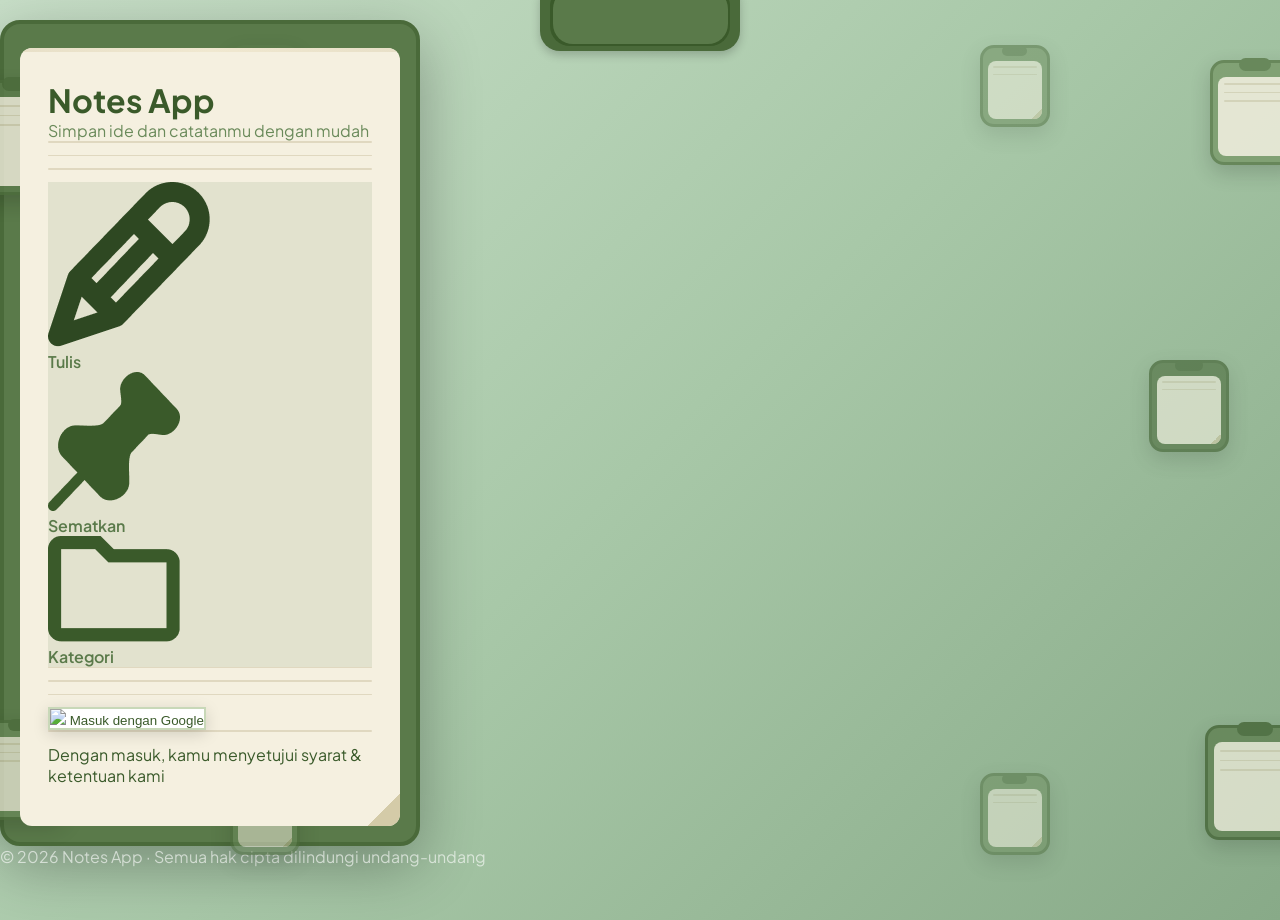
==== commit 5361c7e5: "fix conflict index.html" ====
--- a/index.html
+++ b/index.html
@@ -1,4 +1,3 @@
-<<<<<<< HEAD
 <!DOCTYPE html>
 <html lang="id">
 <head>
@@ -9,7 +8,7 @@
   <link href="https://fonts.googleapis.com/css2?family=Plus+Jakarta+Sans:wght@400;500;600;700;800&display=swap" rel="stylesheet"/>
   <link rel="stylesheet" href="style.css"/>
   <style>
-        .clip {
+    .clip {
       width: 200px;
       height: 70px;
       background: #4a6a3a;
@@ -96,172 +95,149 @@
   style="background:linear-gradient(135deg,#c8dfc8 0%,#a8c8a8 50%,#88aa88 100%);font-family:'Plus Jakarta Sans',sans-serif;">
 
   <!-- Background floating notes -->
-<div class="fixed inset-0 pointer-events-none overflow-hidden">
-
-  <!-- Kiri atas -->
-  <div class="floating-note" style="left:-30px;top:80px;opacity:0.8;animation:float1 3s ease-in-out infinite">
-    <div style="width:100px;height:115px;background:#5a7a4a;border:3px solid #4a6a3a;border-radius:14px;display:flex;flex-direction:column;align-items:center;padding-top:8px;box-shadow:0 8px 20px rgba(0,0,0,0.2)">
-      <div style="width:36px;height:14px;background:#4a6a3a;border-radius:10px;margin-top:-14px"></div>
-      <div style="flex:1;width:calc(100% - 12px);margin:6px 0 6px;background:#f5f0e0;border-radius:8px;padding:8px 6px;position:relative;overflow:hidden">
-        <div style="height:1.5px;background:#e0d8c0;margin-bottom:8px;border-radius:2px"></div>
-        <div style="height:1.5px;background:#e0d8c0;margin-bottom:8px;border-radius:2px"></div>
-        <div style="height:1.5px;background:#e0d8c0;margin-bottom:8px;border-radius:2px"></div>
-        <div style="position:absolute;bottom:0;right:0;width:14px;height:14px;background:linear-gradient(135deg,transparent 50%,#d4cba8 50%)"></div>
-      </div>
-    </div>
+  <div class="fixed inset-0 pointer-events-none overflow-hidden">
+
+    <div class="floating-note" style="left:-30px;top:80px;opacity:0.8;animation:float1 3s ease-in-out infinite">
+      <div style="width:100px;height:115px;background:#5a7a4a;border:3px solid #4a6a3a;border-radius:14px;display:flex;flex-direction:column;align-items:center;padding-top:8px;box-shadow:0 8px 20px rgba(0,0,0,0.2)">
+        <div style="width:36px;height:14px;background:#4a6a3a;border-radius:10px;margin-top:-14px"></div>
+        <div style="flex:1;width:calc(100% - 12px);margin:6px 0 6px;background:#f5f0e0;border-radius:8px;padding:8px 6px;position:relative;overflow:hidden">
+          <div style="height:1.5px;background:#e0d8c0;margin-bottom:8px;border-radius:2px"></div>
+          <div style="height:1.5px;background:#e0d8c0;margin-bottom:8px;border-radius:2px"></div>
+          <div style="height:1.5px;background:#e0d8c0;margin-bottom:8px;border-radius:2px"></div>
+          <div style="position:absolute;bottom:0;right:0;width:14px;height:14px;background:linear-gradient(135deg,transparent 50%,#d4cba8 50%)"></div>
+        </div>
+      </div>
+    </div>
+
+    <div class="floating-note" style="right:-20px;top:60px;opacity:0.8;animation:float2 4s ease-in-out infinite">
+      <div style="width:90px;height:105px;background:#7a9a6a;border:3px solid #5a7a4a;border-radius:14px;display:flex;flex-direction:column;align-items:center;padding-top:8px;box-shadow:0 8px 20px rgba(0,0,0,0.2)">
+        <div style="width:32px;height:13px;background:#5a7a4a;border-radius:10px;margin-top:-13px"></div>
+        <div style="flex:1;width:calc(100% - 10px);margin:6px 0 6px;background:#f5f0e0;border-radius:8px;padding:6px;position:relative;overflow:hidden">
+          <div style="height:1.5px;background:#e0d8c0;margin-bottom:7px;border-radius:2px"></div>
+          <div style="height:1.5px;background:#e0d8c0;margin-bottom:7px;border-radius:2px"></div>
+          <div style="height:1.5px;background:#e0d8c0;border-radius:2px"></div>
+          <div style="position:absolute;bottom:0;right:0;width:12px;height:12px;background:linear-gradient(135deg,transparent 50%,#d4cba8 50%)"></div>
+        </div>
+      </div>
+    </div>
+
+    <div class="floating-note" style="left:-20px;bottom:80px;opacity:0.7;animation:float3 3.5s ease-in-out infinite">
+      <div style="width:85px;height:100px;background:#6a8a5a;border:3px solid #4a6a3a;border-radius:14px;display:flex;flex-direction:column;align-items:center;padding-top:8px;box-shadow:0 8px 20px rgba(0,0,0,0.2)">
+        <div style="width:30px;height:12px;background:#4a6a3a;border-radius:10px;margin-top:-12px"></div>
+        <div style="flex:1;width:calc(100% - 10px);margin:6px 0 6px;background:#f5f0e0;border-radius:8px;padding:6px;position:relative;overflow:hidden">
+          <div style="height:1.5px;background:#e0d8c0;margin-bottom:7px;border-radius:2px"></div>
+          <div style="height:1.5px;background:#e0d8c0;margin-bottom:7px;border-radius:2px"></div>
+          <div style="height:1.5px;background:#e0d8c0;border-radius:2px"></div>
+          <div style="position:absolute;bottom:0;right:0;width:12px;height:12px;background:linear-gradient(135deg,transparent 50%,#d4cba8 50%)"></div>
+        </div>
+      </div>
+    </div>
+
+    <div class="floating-note" style="right:-25px;bottom:60px;opacity:0.7;animation:float4 4.5s ease-in-out infinite">
+      <div style="width:100px;height:115px;background:#5a7a4a;border:3px solid #3a5a2a;border-radius:14px;display:flex;flex-direction:column;align-items:center;padding-top:8px;box-shadow:0 8px 20px rgba(0,0,0,0.2)">
+        <div style="width:36px;height:14px;background:#3a5a2a;border-radius:10px;margin-top:-14px"></div>
+        <div style="flex:1;width:calc(100% - 12px);margin:6px 0 6px;background:#f5f0e0;border-radius:8px;padding:8px 6px;position:relative;overflow:hidden">
+          <div style="height:1.5px;background:#e0d8c0;margin-bottom:8px;border-radius:2px"></div>
+          <div style="height:1.5px;background:#e0d8c0;margin-bottom:8px;border-radius:2px"></div>
+          <div style="height:1.5px;background:#e0d8c0;border-radius:2px"></div>
+          <div style="position:absolute;bottom:0;right:0;width:14px;height:14px;background:linear-gradient(135deg,transparent 50%,#d4cba8 50%)"></div>
+        </div>
+      </div>
+    </div>
+
+    <div class="floating-note" style="left:5%;top:45%;opacity:0.6;animation:float5 5s ease-in-out infinite">
+      <div style="width:75px;height:88px;background:#8aaa7a;border:3px solid #6a8a5a;border-radius:14px;display:flex;flex-direction:column;align-items:center;padding-top:8px;box-shadow:0 8px 20px rgba(0,0,0,0.2)">
+        <div style="width:28px;height:11px;background:#6a8a5a;border-radius:10px;margin-top:-11px"></div>
+        <div style="flex:1;width:calc(100% - 10px);margin:5px 0 5px;background:#f5f0e0;border-radius:8px;padding:5px;position:relative;overflow:hidden">
+          <div style="height:1.5px;background:#e0d8c0;margin-bottom:6px;border-radius:2px"></div>
+          <div style="height:1.5px;background:#e0d8c0;border-radius:2px"></div>
+          <div style="position:absolute;bottom:0;right:0;width:10px;height:10px;background:linear-gradient(135deg,transparent 50%,#d4cba8 50%)"></div>
+        </div>
+      </div>
+    </div>
+
+    <div class="floating-note" style="right:4%;top:40%;opacity:0.6;animation:float6 4.2s ease-in-out infinite">
+      <div style="width:80px;height:92px;background:#4a6a3a;border:3px solid #3a5a2a;border-radius:14px;display:flex;flex-direction:column;align-items:center;padding-top:8px;box-shadow:0 8px 20px rgba(0,0,0,0.2)">
+        <div style="width:28px;height:11px;background:#3a5a2a;border-radius:10px;margin-top:-11px"></div>
+        <div style="flex:1;width:calc(100% - 10px);margin:5px 0 5px;background:#f5f0e0;border-radius:8px;padding:5px;position:relative;overflow:hidden">
+          <div style="height:1.5px;background:#e0d8c0;margin-bottom:6px;border-radius:2px"></div>
+          <div style="height:1.5px;background:#e0d8c0;border-radius:2px"></div>
+          <div style="position:absolute;bottom:0;right:0;width:10px;height:10px;background:linear-gradient(135deg,transparent 50%,#d4cba8 50%)"></div>
+        </div>
+      </div>
+    </div>
+
+    <div class="floating-note" style="left:18%;top:5%;opacity:0.5;animation:float7 3.8s ease-in-out infinite">
+      <div style="width:70px;height:82px;background:#7a9a6a;border:3px solid #5a7a4a;border-radius:14px;display:flex;flex-direction:column;align-items:center;padding-top:8px;box-shadow:0 8px 20px rgba(0,0,0,0.2)">
+        <div style="width:25px;height:10px;background:#5a7a4a;border-radius:10px;margin-top:-10px"></div>
+        <div style="flex:1;width:calc(100% - 10px);margin:5px 0 5px;background:#f5f0e0;border-radius:8px;padding:5px;position:relative;overflow:hidden">
+          <div style="height:1.5px;background:#e0d8c0;margin-bottom:6px;border-radius:2px"></div>
+          <div style="height:1.5px;background:#e0d8c0;border-radius:2px"></div>
+          <div style="position:absolute;bottom:0;right:0;width:10px;height:10px;background:linear-gradient(135deg,transparent 50%,#d4cba8 50%)"></div>
+        </div>
+      </div>
+    </div>
+
+    <div class="floating-note" style="right:18%;bottom:5%;opacity:0.5;animation:float8 4.8s ease-in-out infinite">
+      <div style="width:70px;height:82px;background:#6a8a5a;border:3px solid #4a6a3a;border-radius:14px;display:flex;flex-direction:column;align-items:center;padding-top:8px;box-shadow:0 8px 20px rgba(0,0,0,0.2)">
+        <div style="width:25px;height:10px;background:#4a6a3a;border-radius:10px;margin-top:-10px"></div>
+        <div style="flex:1;width:calc(100% - 10px);margin:5px 0 5px;background:#f5f0e0;border-radius:8px;padding:5px;position:relative;overflow:hidden">
+          <div style="height:1.5px;background:#e0d8c0;margin-bottom:6px;border-radius:2px"></div>
+          <div style="height:1.5px;background:#e0d8c0;border-radius:2px"></div>
+          <div style="position:absolute;bottom:0;right:0;width:10px;height:10px;background:linear-gradient(135deg,transparent 50%,#d4cba8 50%)"></div>
+        </div>
+      </div>
+    </div>
+
+    <div class="floating-note" style="left:18%;bottom:5%;opacity:0.5;animation:float8 4.8s ease-in-out infinite">
+      <div style="width:70px;height:82px;background:#6a8a5a;border:3px solid #4a6a3a;border-radius:14px;display:flex;flex-direction:column;align-items:center;padding-top:8px;box-shadow:0 8px 20px rgba(0,0,0,0.2)">
+        <div style="width:25px;height:10px;background:#4a6a3a;border-radius:10px;margin-top:-10px"></div>
+        <div style="flex:1;width:calc(100% - 10px);margin:5px 0 5px;background:#f5f0e0;border-radius:8px;padding:5px;position:relative;overflow:hidden">
+          <div style="height:1.5px;background:#e0d8c0;margin-bottom:6px;border-radius:2px"></div>
+          <div style="height:1.5px;background:#e0d8c0;border-radius:2px"></div>
+          <div style="position:absolute;bottom:0;right:0;width:10px;height:10px;background:linear-gradient(135deg,transparent 50%,#d4cba8 50%)"></div>
+        </div>
+      </div>
+    </div>
+
+    <div class="floating-note" style="right:18%;top:5%;opacity:0.5;animation:float8 4.8s ease-in-out infinite">
+      <div style="width:70px;height:82px;background:#6a8a5a;border:3px solid #4a6a3a;border-radius:14px;display:flex;flex-direction:column;align-items:center;padding-top:8px;box-shadow:0 8px 20px rgba(0,0,0,0.2)">
+        <div style="width:25px;height:10px;background:#4a6a3a;border-radius:10px;margin-top:-10px"></div>
+        <div style="flex:1;width:calc(100% - 10px);margin:5px 0 5px;background:#f5f0e0;border-radius:8px;padding:5px;position:relative;overflow:hidden">
+          <div style="height:1.5px;background:#e0d8c0;margin-bottom:6px;border-radius:2px"></div>
+          <div style="height:1.5px;background:#e0d8c0;border-radius:2px"></div>
+          <div style="position:absolute;bottom:0;right:0;width:10px;height:10px;background:linear-gradient(135deg,transparent 50%,#d4cba8 50%)"></div>
+        </div>
+      </div>
+    </div>
+
   </div>
 
-  <!-- Kanan atas -->
-  <div class="floating-note" style="right:-20px;top:60px;opacity:0.8;animation:float2 4s ease-in-out infinite">
-    <div style="width:90px;height:105px;background:#7a9a6a;border:3px solid #5a7a4a;border-radius:14px;display:flex;flex-direction:column;align-items:center;padding-top:8px;box-shadow:0 8px 20px rgba(0,0,0,0.2)">
-      <div style="width:32px;height:13px;background:#5a7a4a;border-radius:10px;margin-top:-13px"></div>
-      <div style="flex:1;width:calc(100% - 10px);margin:6px 0 6px;background:#f5f0e0;border-radius:8px;padding:6px;position:relative;overflow:hidden">
-        <div style="height:1.5px;background:#e0d8c0;margin-bottom:7px;border-radius:2px"></div>
-        <div style="height:1.5px;background:#e0d8c0;margin-bottom:7px;border-radius:2px"></div>
-        <div style="height:1.5px;background:#e0d8c0;border-radius:2px"></div>
-        <div style="position:absolute;bottom:0;right:0;width:12px;height:12px;background:linear-gradient(135deg,transparent 50%,#d4cba8 50%)"></div>
-      </div>
-    </div>
-  </div>
-
-  <!-- Kiri bawah -->
-  <div class="floating-note" style="left:-20px;bottom:80px;opacity:0.7;animation:float3 3.5s ease-in-out infinite">
-    <div style="width:85px;height:100px;background:#6a8a5a;border:3px solid #4a6a3a;border-radius:14px;display:flex;flex-direction:column;align-items:center;padding-top:8px;box-shadow:0 8px 20px rgba(0,0,0,0.2)">
-      <div style="width:30px;height:12px;background:#4a6a3a;border-radius:10px;margin-top:-12px"></div>
-      <div style="flex:1;width:calc(100% - 10px);margin:6px 0 6px;background:#f5f0e0;border-radius:8px;padding:6px;position:relative;overflow:hidden">
-        <div style="height:1.5px;background:#e0d8c0;margin-bottom:7px;border-radius:2px"></div>
-        <div style="height:1.5px;background:#e0d8c0;margin-bottom:7px;border-radius:2px"></div>
-        <div style="height:1.5px;background:#e0d8c0;border-radius:2px"></div>
-        <div style="position:absolute;bottom:0;right:0;width:12px;height:12px;background:linear-gradient(135deg,transparent 50%,#d4cba8 50%)"></div>
-      </div>
-    </div>
-  </div>
-
-  <!-- Kanan bawah -->
-  <div class="floating-note" style="right:-25px;bottom:60px;opacity:0.7;animation:float4 4.5s ease-in-out infinite">
-    <div style="width:100px;height:115px;background:#5a7a4a;border:3px solid #3a5a2a;border-radius:14px;display:flex;flex-direction:column;align-items:center;padding-top:8px;box-shadow:0 8px 20px rgba(0,0,0,0.2)">
-      <div style="width:36px;height:14px;background:#3a5a2a;border-radius:10px;margin-top:-14px"></div>
-      <div style="flex:1;width:calc(100% - 12px);margin:6px 0 6px;background:#f5f0e0;border-radius:8px;padding:8px 6px;position:relative;overflow:hidden">
-        <div style="height:1.5px;background:#e0d8c0;margin-bottom:8px;border-radius:2px"></div>
-        <div style="height:1.5px;background:#e0d8c0;margin-bottom:8px;border-radius:2px"></div>
-        <div style="height:1.5px;background:#e0d8c0;border-radius:2px"></div>
-        <div style="position:absolute;bottom:0;right:0;width:14px;height:14px;background:linear-gradient(135deg,transparent 50%,#d4cba8 50%)"></div>
-      </div>
-    </div>
-  </div>
-
-  <!-- Tengah kiri -->
-  <div class="floating-note" style="left:5%;top:45%;opacity:0.6;animation:float5 5s ease-in-out infinite">
-    <div style="width:75px;height:88px;background:#8aaa7a;border:3px solid #6a8a5a;border-radius:14px;display:flex;flex-direction:column;align-items:center;padding-top:8px;box-shadow:0 8px 20px rgba(0,0,0,0.2)">
-      <div style="width:28px;height:11px;background:#6a8a5a;border-radius:10px;margin-top:-11px"></div>
-      <div style="flex:1;width:calc(100% - 10px);margin:5px 0 5px;background:#f5f0e0;border-radius:8px;padding:5px;position:relative;overflow:hidden">
-        <div style="height:1.5px;background:#e0d8c0;margin-bottom:6px;border-radius:2px"></div>
-        <div style="height:1.5px;background:#e0d8c0;border-radius:2px"></div>
-        <div style="position:absolute;bottom:0;right:0;width:10px;height:10px;background:linear-gradient(135deg,transparent 50%,#d4cba8 50%)"></div>
-      </div>
-    </div>
-  </div>
-
-  <!-- Tengah kanan -->
-  <div class="floating-note" style="right:4%;top:40%;opacity:0.6;animation:float6 4.2s ease-in-out infinite">
-    <div style="width:80px;height:92px;background:#4a6a3a;border:3px solid #3a5a2a;border-radius:14px;display:flex;flex-direction:column;align-items:center;padding-top:8px;box-shadow:0 8px 20px rgba(0,0,0,0.2)">
-      <div style="width:28px;height:11px;background:#3a5a2a;border-radius:10px;margin-top:-11px"></div>
-      <div style="flex:1;width:calc(100% - 10px);margin:5px 0 5px;background:#f5f0e0;border-radius:8px;padding:5px;position:relative;overflow:hidden">
-        <div style="height:1.5px;background:#e0d8c0;margin-bottom:6px;border-radius:2px"></div>
-        <div style="height:1.5px;background:#e0d8c0;border-radius:2px"></div>
-        <div style="position:absolute;bottom:0;right:0;width:10px;height:10px;background:linear-gradient(135deg,transparent 50%,#d4cba8 50%)"></div>
-      </div>
-    </div>
-  </div>
-
-  <!-- Atas tengah kiri -->
-  <div class="floating-note" style="left:18%;top:5%;opacity:0.5;animation:float7 3.8s ease-in-out infinite">
-    <div style="width:70px;height:82px;background:#7a9a6a;border:3px solid #5a7a4a;border-radius:14px;display:flex;flex-direction:column;align-items:center;padding-top:8px;box-shadow:0 8px 20px rgba(0,0,0,0.2)">
-      <div style="width:25px;height:10px;background:#5a7a4a;border-radius:10px;margin-top:-10px"></div>
-      <div style="flex:1;width:calc(100% - 10px);margin:5px 0 5px;background:#f5f0e0;border-radius:8px;padding:5px;position:relative;overflow:hidden">
-        <div style="height:1.5px;background:#e0d8c0;margin-bottom:6px;border-radius:2px"></div>
-        <div style="height:1.5px;background:#e0d8c0;border-radius:2px"></div>
-        <div style="position:absolute;bottom:0;right:0;width:10px;height:10px;background:linear-gradient(135deg,transparent 50%,#d4cba8 50%)"></div>
-      </div>
-    </div>
-  </div>
-
-  <!-- Bawah tengah kanan -->
-  <div class="floating-note" style="right:18%;bottom:5%;opacity:0.5;animation:float8 4.8s ease-in-out infinite">
-    <div style="width:70px;height:82px;background:#6a8a5a;border:3px solid #4a6a3a;border-radius:14px;display:flex;flex-direction:column;align-items:center;padding-top:8px;box-shadow:0 8px 20px rgba(0,0,0,0.2)">
-      <div style="width:25px;height:10px;background:#4a6a3a;border-radius:10px;margin-top:-10px"></div>
-      <div style="flex:1;width:calc(100% - 10px);margin:5px 0 5px;background:#f5f0e0;border-radius:8px;padding:5px;position:relative;overflow:hidden">
-        <div style="height:1.5px;background:#e0d8c0;margin-bottom:6px;border-radius:2px"></div>
-        <div style="height:1.5px;background:#e0d8c0;border-radius:2px"></div>
-        <div style="position:absolute;bottom:0;right:0;width:10px;height:10px;background:linear-gradient(135deg,transparent 50%,#d4cba8 50%)"></div>
-      </div>
-    </div>
-  </div>
-
-  <!-- Bawah tengah kiri -->
-  <div class="floating-note" style="left:18%;bottom:5%;opacity:0.5;animation:float8 4.8s ease-in-out infinite">
-    <div style="width:70px;height:82px;background:#6a8a5a;border:3px solid #4a6a3a;border-radius:14px;display:flex;flex-direction:column;align-items:center;padding-top:8px;box-shadow:0 8px 20px rgba(0,0,0,0.2)">
-      <div style="width:25px;height:10px;background:#4a6a3a;border-radius:10px;margin-top:-10px"></div>
-      <div style="flex:1;width:calc(100% - 10px);margin:5px 0 5px;background:#f5f0e0;border-radius:8px;padding:5px;position:relative;overflow:hidden">
-        <div style="height:1.5px;background:#e0d8c0;margin-bottom:6px;border-radius:2px"></div>
-        <div style="height:1.5px;background:#e0d8c0;border-radius:2px"></div>
-        <div style="position:absolute;bottom:0;right:0;width:10px;height:10px;background:linear-gradient(135deg,transparent 50%,#d4cba8 50%)"></div>
-      </div>
-    </div>
-  </div>
-
-  <!-- Atas tengah atas -->
-  <div class="floating-note" style="right:18%;top:5%;opacity:0.5;animation:float8 4.8s ease-in-out infinite">
-    <div style="width:70px;height:82px;background:#6a8a5a;border:3px solid #4a6a3a;border-radius:14px;display:flex;flex-direction:column;align-items:center;padding-top:8px;box-shadow:0 8px 20px rgba(0,0,0,0.2)">
-      <div style="width:25px;height:10px;background:#4a6a3a;border-radius:10px;margin-top:-10px"></div>
-      <div style="flex:1;width:calc(100% - 10px);margin:5px 0 5px;background:#f5f0e0;border-radius:8px;padding:5px;position:relative;overflow:hidden">
-        <div style="height:1.5px;background:#e0d8c0;margin-bottom:6px;border-radius:2px"></div>
-        <div style="height:1.5px;background:#e0d8c0;border-radius:2px"></div>
-        <div style="position:absolute;bottom:0;right:0;width:10px;height:10px;background:linear-gradient(135deg,transparent 50%,#d4cba8 50%)"></div>
-      </div>
-    </div>
-  </div>
-
-</div>
-
-  <!-- LOGIN CARD — Berbentuk Notes/Clipboard -->
+  <!-- LOGIN CARD -->
   <div class="relative z-10" style="margin-top:20px">
-
-    <!-- Clipboard outer frame -->
     <div class="relative" style="width:420px;">
 
-      <!-- Klip atas -->
       <div class="clip"></div>
 
-      <!-- Papan clipboard (hijau) -->
       <div style="background:#5a7a4a;border:4px solid #4a6a3a;border-radius:20px;padding:16px;padding-top:24px;box-shadow:0 20px 60px rgba(0,0,0,0.3)">
-
-        <!-- Kertas (krem) -->
         <div style="background:#f5f0e0;border-radius:12px;padding:32px 28px 40px;position:relative;min-height:480px;overflow:hidden">
 
-          <!-- Garis dekorasi kertas -->
           <div style="position:absolute;left:0;right:0;top:0;height:4px;background:linear-gradient(90deg,#e8e0c8,#f0e8d0,#e8e0c8);border-radius:12px 12px 0 0"></div>
-
-          <!-- Sudut melipat -->
           <div class="corner-fold"></div>
 
-          <!-- Konten Login -->
           <div class="flex flex-col items-center gap-5">
 
-            <!-- Judul -->
             <div class="flex flex-col items-center gap-2 mt-2">
               <h1 class="text-4xl font-bold" style="color:#3a5a2a">Notes App</h1>
               <p class="text-xs text-center" style="color:#6a8a5a">Simpan ide dan catatanmu dengan mudah</p>
             </div>
 
-            <!-- Garis kertas -->
             <div class="w-full">
               <div class="note-line"></div>
               <div class="note-line"></div>
               <div class="note-line"></div>
             </div>
 
-            <!-- Feature Cards -->
             <div class="w-full grid grid-cols-3 gap-3">
               <div class="rounded-xl p-3 text-center" style="background:rgba(90,122,74,0.12)">
                 <img src="pictures/pen.png" class="w-8 h-8 mx-auto"/>
@@ -277,14 +253,12 @@
               </div>
             </div>
 
-            <!-- Garis kertas -->
             <div class="w-full">
               <div class="note-line"></div>
               <div class="note-line"></div>
               <div class="note-line"></div>
             </div>
 
-            <!-- Login Button -->
             <button id="btnGoogle"
               class="w-full flex items-center justify-center gap-3 font-semibold py-3 px-6 rounded-xl transition duration-200"
               style="background:white;color:#3a5a2a;box-shadow:0 4px 16px rgba(0,0,0,0.15);border:2px solid #c8d8b8"
@@ -296,7 +270,6 @@
 
             <p id="errorMsg" class="text-red-500 text-xs hidden text-center"></p>
 
-            <!-- Garis kertas bawah -->
             <div class="w-full">
               <div class="note-line"></div>
             </div>
@@ -317,69 +290,4 @@
 
   <script type="module" src="auth.js"></script>
 </body>
-=======
-<!DOCTYPE html>
-<html lang="id">
-<head>
-  <meta charset="UTF-8" />
-  <meta name="viewport" content="width=device-width, initial-scale=1.0"/>
-  <title>Notes App — Login</title>
-  <script src="https://cdn.tailwindcss.com"></script>
-  <link href="https://fonts.googleapis.com/css2?family=Plus+Jakarta+Sans:wght@400;500;600;700;800&display=swap" rel="stylesheet"/>
-  <link rel="stylesheet" href="style.css"/>
-</head>
-<body class="min-h-screen flex items-center justify-center" style="background:linear-gradient(135deg,#e0f2fe,#ede9fe); font-family:'Plus Jakarta Sans',sans-serif;">
-
-  <div class="bg-white rounded-3xl shadow-2xl p-10 w-full max-w-md flex flex-col items-center gap-6">
-
-    <!-- Logo -->
-    <div class="flex flex-col items-center gap-3">
-      <div class="w-16 h-16 rounded-2xl flex items-center justify-center shadow-lg" style="background:linear-gradient(135deg,#0ea5e9,#6366f1)">
-        <svg xmlns="http://www.w3.org/2000/svg" class="w-8 h-8 text-white" fill="none" viewBox="0 0 24 24" stroke="currentColor">
-          <path stroke-linecap="round" stroke-linejoin="round" stroke-width="2" d="M11 5H6a2 2 0 00-2 2v11a2 2 0 002 2h11a2 2 0 002-2v-5m-1.414-9.414a2 2 0 112.828 2.828L11.828 15H9v-2.828l8.586-8.586z"/>
-        </svg>
-      </div>
-      <h1 class="text-3xl font-bold text-slate-800">Notes App</h1>
-      <p class="text-slate-400 text-sm text-center">Simpan ide dan catatanmu dengan mudah</p>
-    </div>
-
-    <!-- Divider -->
-    <div class="w-full border-t border-slate-100"></div>
-
-    <!-- Stats -->
-    <div class="w-full grid grid-cols-3 gap-3">
-      <div class="bg-sky-50 rounded-2xl p-3 text-center">
-        <p class="text-2xl font-bold text-sky-500">✍️</p>
-        <p class="text-xs text-slate-500 mt-1">Tulis</p>
-      </div>
-      <div class="bg-indigo-50 rounded-2xl p-3 text-center">
-        <p class="text-2xl font-bold text-indigo-500">📌</p>
-        <p class="text-xs text-slate-500 mt-1">Sematkan</p>
-      </div>
-      <div class="bg-purple-50 rounded-2xl p-3 text-center">
-        <p class="text-2xl font-bold text-purple-500">📂</p>
-        <p class="text-xs text-slate-500 mt-1">Kategori</p>
-      </div>
-    </div>
-
-    <!-- Login Button -->
-    <button id="btnGoogle"
-      class="w-full flex items-center justify-center gap-3 bg-white hover:bg-slate-50 text-slate-700 font-semibold py-3.5 px-6 rounded-2xl transition duration-200 shadow-md hover:shadow-lg border border-slate-200">
-      <img src="https://www.gstatic.com/firebasejs/ui/2.0.0/images/auth/google.svg" class="w-5 h-5"/>
-      Masuk dengan Google
-    </button>
-
-    <!-- Error -->
-    <p id="errorMsg" class="text-red-400 text-sm hidden text-center"></p>
-
-    <!-- Footer -->
-    <p class="text-slate-400 text-xs text-center">
-      Dengan masuk, kamu menyetujui syarat & ketentuan kami
-    </p>
-
-  </div>
-
-  <script type="module" src="auth.js"></script>
-</body>
->>>>>>> e0146532a6f3aca49367de7482306c1063972add
 </html>
--- a/style.css
+++ b/style.css
@@ -1,4 +1,3 @@
-<<<<<<< HEAD
 * {
   margin: 0;
   padding: 0;
@@ -6,7 +5,6 @@
 }
 
 :root {
-  /* === GREEN PALETTE (dari login) === */
   --green-deep:    #3a5a2a;
   --green-dark:    #4a6a3a;
   --green-mid:     #5a7a4a;
@@ -14,14 +12,10 @@
   --green-soft:    #7a9a6a;
   --green-pale:    #a8c8a8;
   --green-wash:    #c8dfc8;
-
-  /* === PAPER/CREAM (dari login) === */
   --paper:         #f5f0e0;
   --paper-line:    #e0d8c0;
   --paper-fold:    #d4cba8;
   --paper-dark:    #ece5cc;
-
-  /* === UI TOKENS === */
   --bg:            #d4e8d4;
   --surface:       #f5f0e0;
   --surface2:      #ece5cc;
@@ -29,7 +23,6 @@
   --text:          #2a3a1a;
   --text-muted:    #6a8a5a;
   --text-light:    #8aaa7a;
-
   --shadow-sm:     0 2px 8px rgba(58,90,42,0.10);
   --shadow-md:     0 4px 20px rgba(58,90,42,0.15);
   --shadow-lg:     0 8px 32px rgba(58,90,42,0.20);
@@ -44,23 +37,16 @@
   min-height: 100vh;
 }
 
-/* ==============================
-   SCROLLBAR
-============================== */
 ::-webkit-scrollbar { width: 6px; }
 ::-webkit-scrollbar-track { background: var(--paper-dark); }
 ::-webkit-scrollbar-thumb { background: var(--green-pale); border-radius: 3px; }
 
-/* ==============================
-   NAVBAR
-============================== */
 nav {
   background: var(--paper) !important;
   border-bottom: 2px solid var(--paper-line) !important;
   box-shadow: var(--shadow-sm) !important;
 }
 
-/* Search input */
 #searchInput {
   background: white !important;
   border: 1.5px solid var(--paper-line) !important;
@@ -73,13 +59,6 @@
   box-shadow: 0 0 0 3px rgba(90,122,74,0.15) !important;
 }
 
-/* User chip */
-.user-chip {
-  background: white !important;
-  border: 1.5px solid var(--border) !important;
-}
-
-/* Logout button */
 #btnLogout {
   color: var(--text-muted) !important;
   border: 1.5px solid var(--border) !important;
@@ -92,25 +71,17 @@
   background: #fff5f5;
 }
 
-/* ==============================
-   SIDEBAR
-============================== */
 #sidebar {
   background: var(--paper) !important;
   border-right: 2px solid var(--paper-line) !important;
   box-shadow: var(--shadow-md) !important;
-
-  /* paper lines background */
   background-image: repeating-linear-gradient(
-    transparent,
-    transparent 27px,
-    var(--paper-line) 27px,
-    var(--paper-line) 28px
+    transparent, transparent 27px,
+    var(--paper-line) 27px, var(--paper-line) 28px
   ) !important;
   background-attachment: local !important;
 }
 
-/* New Note Button */
 #btnNewNote {
   background: linear-gradient(135deg, var(--green-mid), var(--green-deep)) !important;
   border: 2px solid var(--green-dark) !important;
@@ -123,7 +94,6 @@
   transform: translateY(-1px);
 }
 
-/* Welcome card */
 .welcome-card {
   background: white !important;
   border: 1.5px solid var(--paper-line) !important;
@@ -131,7 +101,6 @@
   box-shadow: var(--shadow-sm);
 }
 
-/* Category buttons */
 .category-btn {
   color: var(--text-muted) !important;
   border-radius: 12px;
@@ -148,32 +117,15 @@
   box-shadow: 0 4px 12px rgba(58,90,42,0.25) !important;
 }
 
-/* Stats box */
 .stats-box {
   background: white !important;
   border: 1.5px solid var(--paper-line) !important;
   border-radius: 14px;
 }
 
-/* ==============================
-   MAIN CONTENT
-============================== */
-#mainContent h2 {
-  color: var(--green-deep) !important;
-}
-#mainContent #noteCount {
-  color: var(--text-light) !important;
-}
-
-/* Section labels */
-.section-label {
-  color: var(--text-light) !important;
-  letter-spacing: 0.08em;
-}
-
-/* ==============================
-   NOTE CARDS
-============================== */
+#mainContent h2 { color: var(--green-deep) !important; }
+#mainContent #noteCount { color: var(--text-light) !important; }
+
 .note-card {
   background: var(--paper) !important;
   border: 1.5px solid var(--paper-line) !important;
@@ -181,16 +133,6 @@
   transition: transform 0.2s, box-shadow 0.2s;
   position: relative;
   overflow: hidden;
-
-  /* paper lines */
-  background-image:
-    linear-gradient(var(--paper) 0%, var(--paper) 100%),
-    repeating-linear-gradient(
-      transparent,
-      transparent 23px,
-      var(--paper-line) 23px,
-      var(--paper-line) 24px
-    ) !important;
 }
 
 .note-card::after {
@@ -209,57 +151,26 @@
   border-color: var(--green-pale) !important;
 }
 
-/* Card accents — ganti warna border-top sesuai palette hijau */
-.note-card[class*="border-t-blue-400"]    { border-top: 4px solid var(--green-soft) !important; }
-.note-card[class*="border-t-purple-400"]  { border-top: 4px solid var(--green-dark) !important; }
-.note-card[class*="border-t-yellow-400"]  { border-top: 4px solid #c9a93a !important; }
-.note-card[class*="border-t-red-400"]     { border-top: 4px solid #b05a4a !important; }
-.note-card[class*="border-t-slate-400"]   { border-top: 4px solid var(--green-pale) !important; }
-
-/* Card title */
 .note-card h3 { color: var(--green-deep) !important; }
-
-/* Card body text */
 .note-card p { color: var(--text-muted) !important; }
-
-/* Card footer border */
 .note-card .border-t { border-color: var(--paper-line) !important; }
 
-/* Category badge */
-.note-card .bg-blue-50   { background: rgba(106,138,90,0.12) !important; }
-.note-card .text-blue-500 { color: var(--green-dark) !important; }
-.note-card .bg-purple-50  { background: rgba(58,90,42,0.10) !important; }
-.note-card .text-purple-500 { color: var(--green-deep) !important; }
-.note-card .bg-yellow-50  { background: rgba(201,169,58,0.12) !important; }
-.note-card .text-yellow-500 { color: #8a6a1a !important; }
-.note-card .bg-red-50     { background: rgba(176,90,74,0.10) !important; }
-.note-card .text-red-500  { color: #8a3a2a !important; }
-.note-card .bg-slate-50   { background: rgba(90,122,74,0.08) !important; }
-.note-card .text-slate-500 { color: var(--text-muted) !important; }
-
-/* Pin & export buttons */
 .btn-pin, .btn-export {
   background: white !important;
   border: 1px solid var(--paper-line) !important;
   color: var(--text-muted) !important;
   transition: all 0.15s;
 }
-.btn-pin:hover   { background: rgba(90,122,74,0.15) !important; border-color: var(--green-pale) !important; }
-.btn-export:hover { background: rgba(90,122,74,0.15) !important; border-color: var(--green-pale) !important; }
-
-/* ==============================
-   MODAL
-============================== */
+.btn-pin:hover   { background: rgba(90,122,74,0.15) !important; }
+.btn-export:hover { background: rgba(90,122,74,0.15) !important; }
+
 #modal > div {
   background: var(--paper) !important;
   border: 2px solid var(--paper-line) !important;
   box-shadow: var(--shadow-lg) !important;
-
   background-image: repeating-linear-gradient(
-    transparent,
-    transparent 27px,
-    var(--paper-line) 27px,
-    var(--paper-line) 28px
+    transparent, transparent 27px,
+    var(--paper-line) 27px, var(--paper-line) 28px
   ) !important;
 }
 
@@ -272,7 +183,6 @@
 }
 #btnCloseModal:hover { background: #f5e0e0 !important; color: #a03030 !important; }
 
-/* Form inputs */
 #noteTitle, #noteCategory, #noteContent {
   background: white !important;
   border: 1.5px solid var(--paper-line) !important;
@@ -288,18 +198,14 @@
   outline: none !important;
 }
 
-/* Pin checkbox label */
 #modal label {
   background: white !important;
   border: 1.5px solid var(--paper-line) !important;
   color: var(--text-muted) !important;
 }
 #notePin { accent-color: var(--green-mid) !important; }
-
-/* Modal footer */
 #modal .border-t { border-color: var(--paper-line) !important; }
 
-/* Save button */
 #btnSaveNote {
   background: linear-gradient(135deg, var(--green-mid), var(--green-deep)) !important;
   box-shadow: var(--shadow-sm) !important;
@@ -309,7 +215,6 @@
   box-shadow: var(--shadow-md) !important;
 }
 
-/* Cancel button */
 #btnCancelModal {
   color: var(--text-muted) !important;
   background: white !important;
@@ -317,95 +222,19 @@
 }
 #btnCancelModal:hover { background: var(--surface2) !important; }
 
-/* Delete button */
 #btnDeleteNote { color: #b05a4a !important; }
 #btnDeleteNote:hover { color: #8a2a1a !important; }
 
-/* ==============================
-   EMPTY STATE
-============================== */
 #emptyState > div:first-child {
   background: white !important;
   border: 2px solid var(--paper-line) !important;
 }
 #emptyState p { color: var(--green-dark) !important; }
-#emptyState p:last-of-type { color: var(--text-light) !important; }
 
 #btnNewNote2 {
   background: linear-gradient(135deg, var(--green-mid), var(--green-deep)) !important;
   box-shadow: var(--shadow-md) !important;
 }
 
-/* ==============================
-   SIDEBAR HIDE/SHOW
-============================== */
 .sidebar-hidden { transform: translateX(-100%); }
-.main-expanded  { margin-left: 0 !important; }
-
-/* ==============================
-   FLOATING NOTES BACKGROUND (dashboard)
-============================== */
-.dash-bg-note {
-  position: fixed;
-  pointer-events: none;
-  opacity: 0.18;
-  z-index: 0;
-}
-=======
-* {
-  margin: 0;
-  padding: 0;
-  box-sizing: border-box;
-}
-
-:root {
-  --primary: #0ea5e9;
-  --primary-dark: #0284c7;
-  --primary-light: #e0f2fe;
-  --secondary: #6366f1;
-  --bg: #f0f9ff;
-  --surface: #ffffff;
-  --surface2: #f8fafc;
-  --text: #0f172a;
-  --text-muted: #64748b;
-  --border: #e2e8f0;
-  --shadow: 0 4px 20px rgba(14, 165, 233, 0.10);
-  --shadow-hover: 0 8px 30px rgba(14, 165, 233, 0.18);
-  --radius: 16px;
-}
-
-body {
-  font-family: 'Plus Jakarta Sans', 'Inter', sans-serif;
-  background: var(--bg);
-  color: var(--text);
-}
-
-/* SCROLLBAR */
-::-webkit-scrollbar { width: 6px; }
-::-webkit-scrollbar-track { background: #f1f5f9; }
-::-webkit-scrollbar-thumb { background: #cbd5e1; border-radius: 3px; }
-
-/* ACTIVE CATEGORY */
-.active-category {
-  background: linear-gradient(135deg, #0ea5e9, #6366f1) !important;
-  color: white !important;
-  font-weight: 600;
-  box-shadow: 0 4px 12px rgba(14,165,233,0.3);
-}
-
-/* NOTE CARD */
-.note-card {
-  transition: transform 0.2s, box-shadow 0.2s;
-  background: white;
-  border: 1.5px solid var(--border);
-}
-.note-card:hover {
-  transform: translateY(-3px);
-  box-shadow: var(--shadow-hover);
-  border-color: #bae6fd;
-}
-
-/* SIDEBAR HIDDEN */
-.sidebar-hidden { transform: translateX(-100%); }
-.main-expanded { margin-left: 0 !important; }
->>>>>>> e0146532a6f3aca49367de7482306c1063972add
+.main-expanded  { margin-left: 0 !important; }
